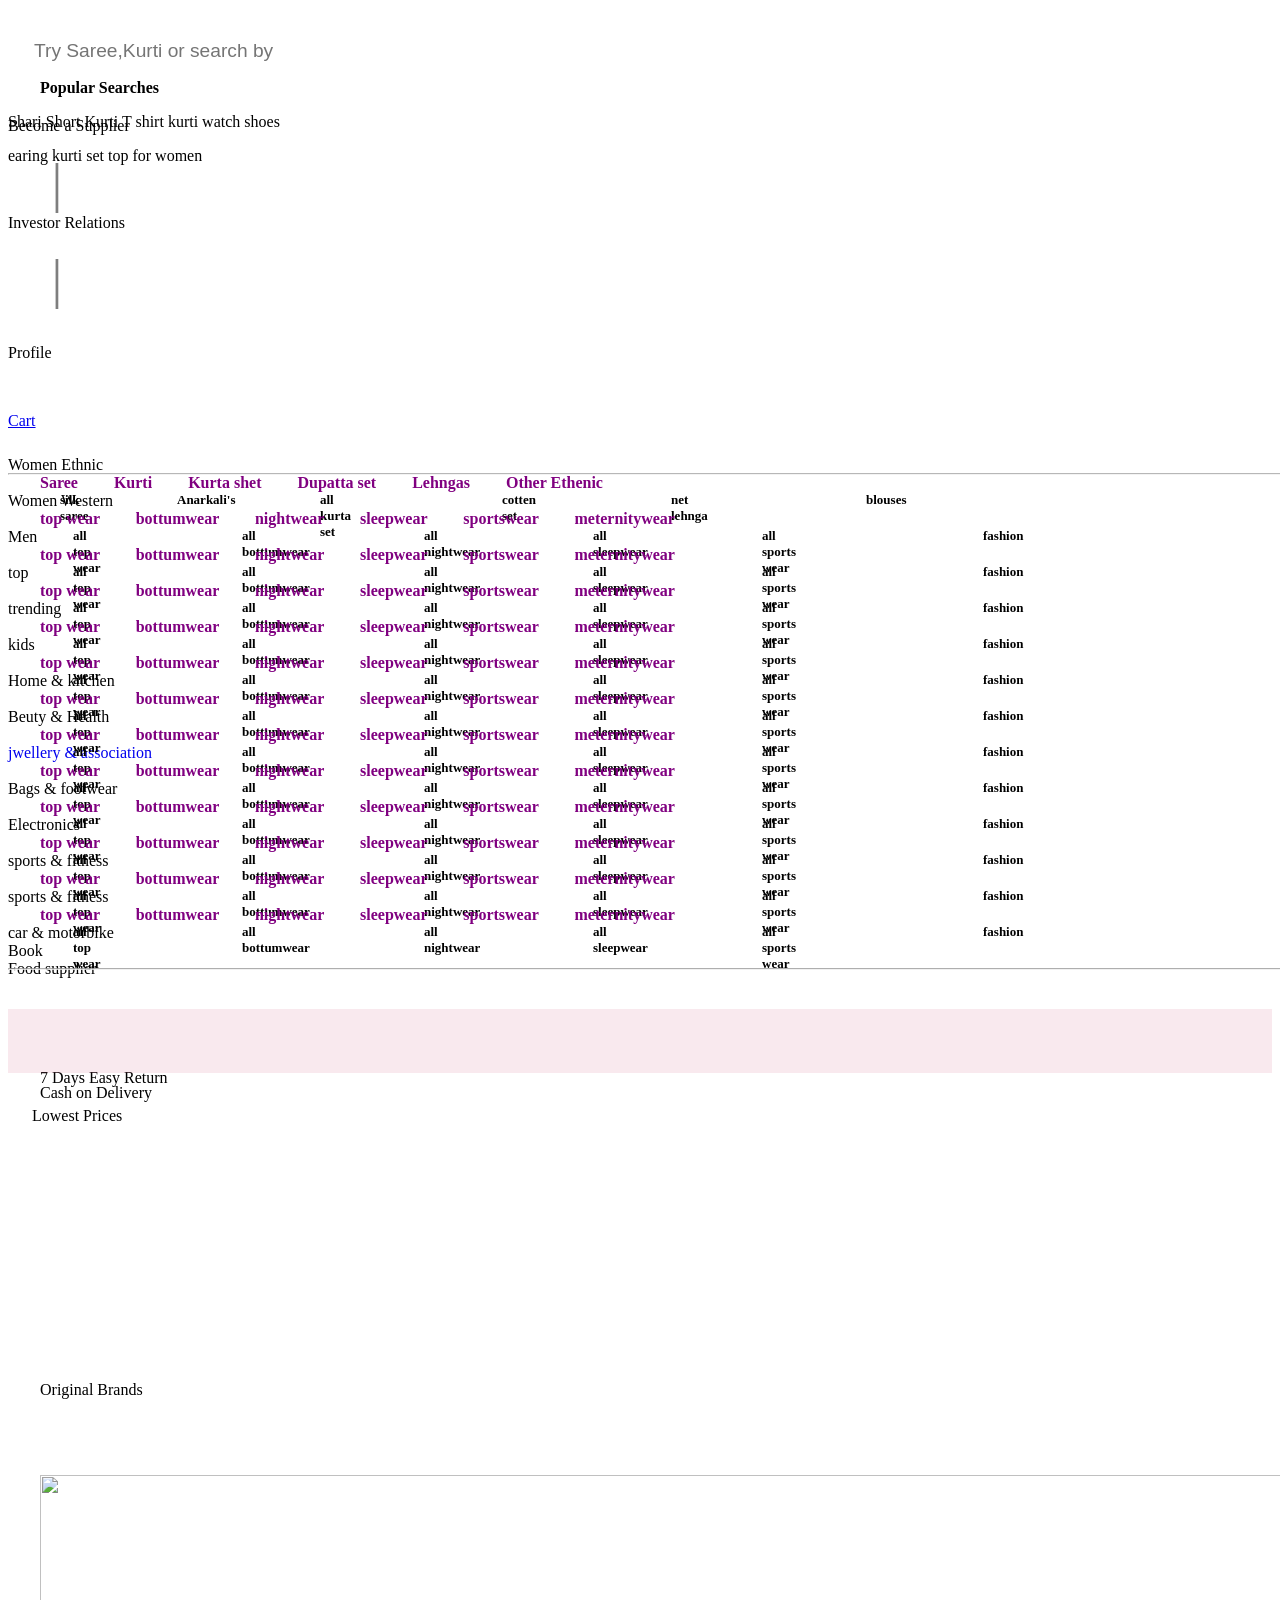
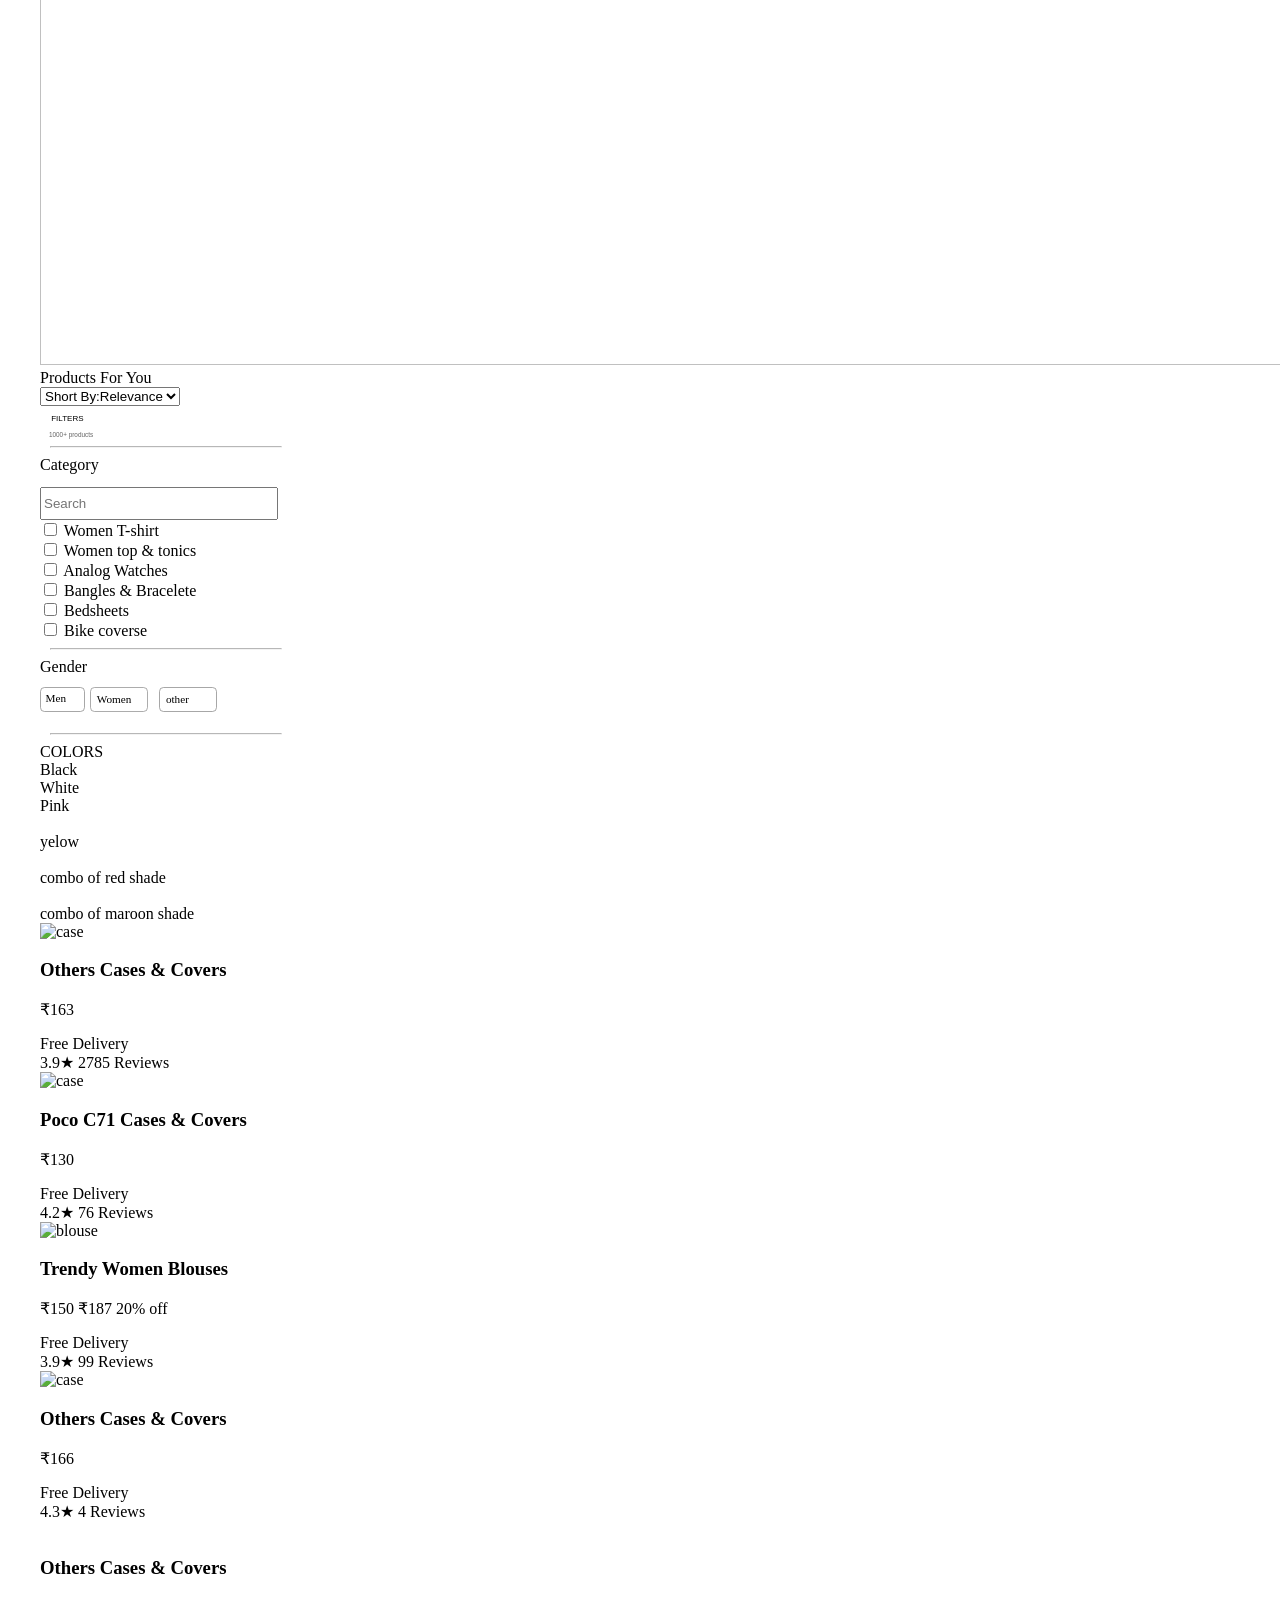
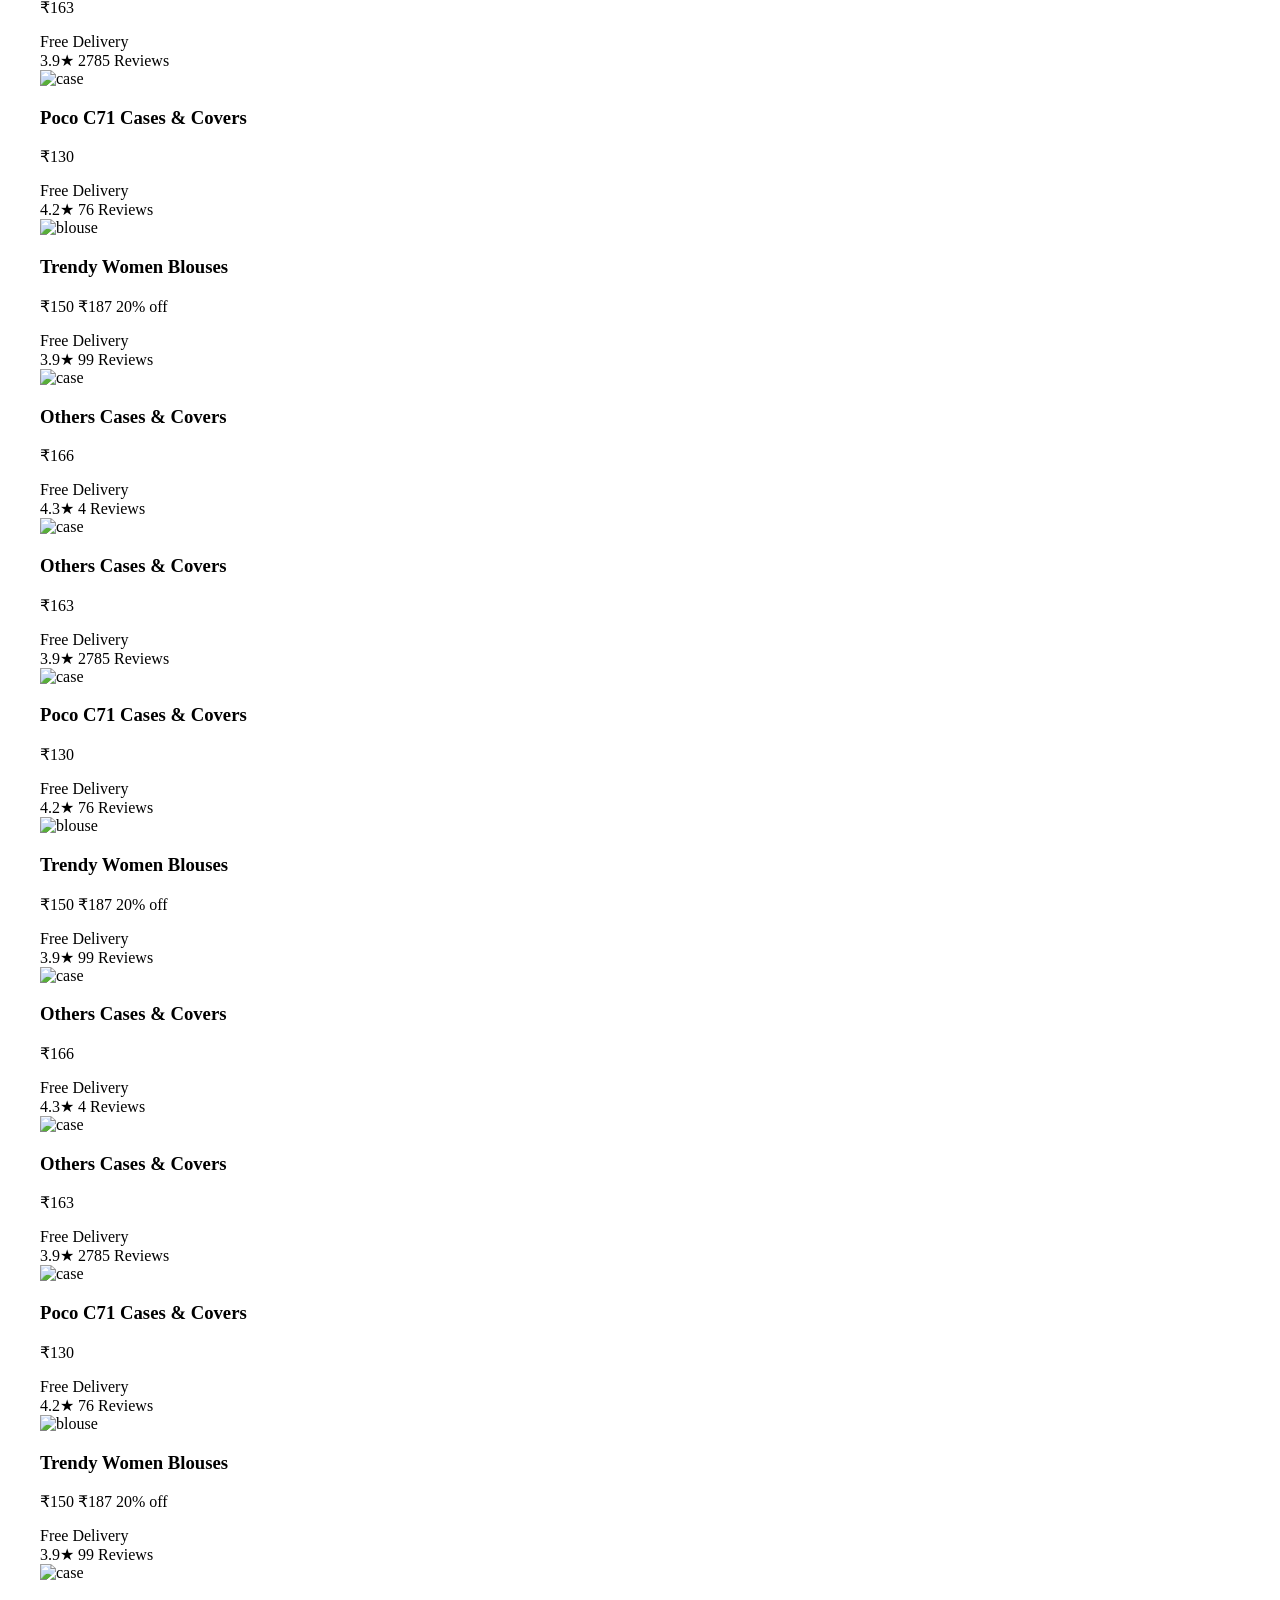
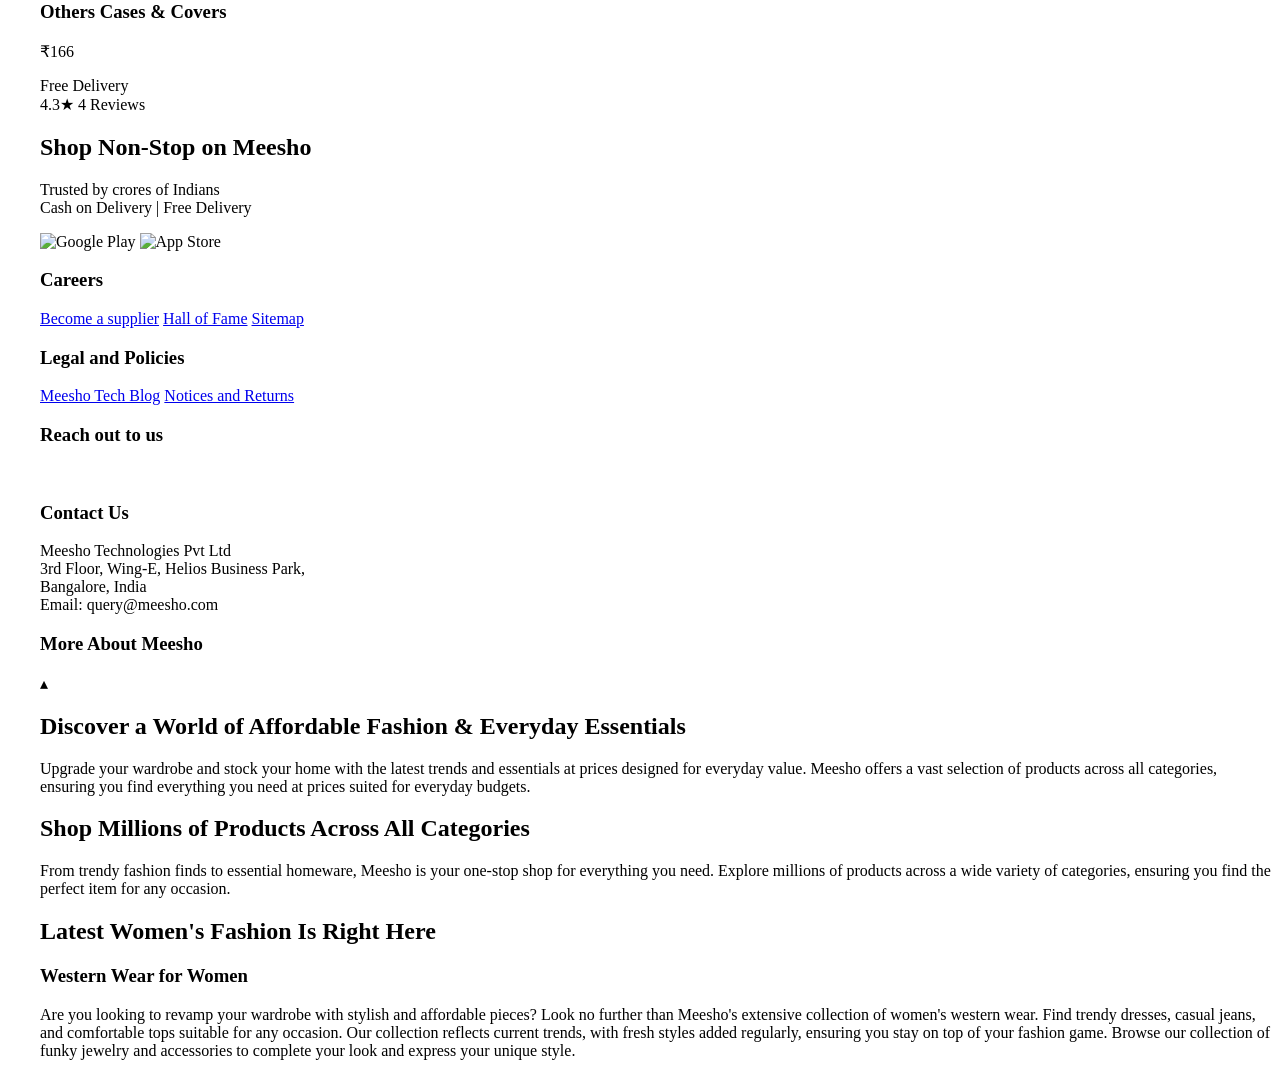
==== meesho_clone/meesho.html @ 9e9348b9 "re edit" ====
<!DOCTYPE html>
<html lang="en">
<head>
    <meta charset="UTF-8">
    <meta name="viewport" content="width=device-width, initial-scale=1.0">
    <title>Document</title>
    <link rel="stylesheet" href="meesho.css">
</head>
<body>
    <div class="container">
        
        <div class="line1" >
         <div class="e1"><img src="https://www.meesho.com/assets/svgicons/meeshoLogo.svg" alt="" height="40em" style="margin-top: 1.7em;"></div>
            <div class="e2" id="dropdown"><img src="searchlogo.jpg" alt="" height="29em" style="position: relative;top: 0.5em;opacity: 0.7;">
            <input style="border: none;font-size: larger;margin-left: 20px;" type="text"  placeholder="Try Saree,Kurti or search by product code">
            <div class="dropdown_element">
            <div style="position: relative;top: 1em;left: 2em; font-weight: bold;">Popular Searches</div>
            <div style="position: relative;top: 2em;">
            <Span  >Shari</Span>
            <Span>Short Kurti</Span>
            <Span>T shirt</Span>
            <Span>kurti</Span>
            <Span>watch</Span>
            <Span>shoes</Span>
            </div>
            <div style="position: relative;top: 3em;">
                <span>earing</span>
                <span>kurti set</span>
                <span>top for women</span>
            </div>
        </div>
            </div>
        
            <div class="e3">Become a Supplier</div>
            <div style="font-size:3.4em; opacity: 0.5;margin-left: 0.8em;margin-top: 0.3em;">|</div>
            <div class="e4">Investor Relations</div>
             <div style="font-size:3.4em; opacity: 0.5;margin-left: 0.8em;margin-top: 0.3em;">|</div>
            <div class="e5"><img src="./newprofile.png" alt="" height="30em" style="position: relative;top: -1em;"><p id="e5">Profile</p></div>
            <div class="e6"><a href="meesho_cart.html"><img src="./Cart.png" alt="" height="30em"><p id="e6">Cart</p></a></div>
       </div>
       
    </div><hr style="position: relative;top: 1.7em; width: 100vw;opacity: 0.7;">
      
    
    <div class="line2">
      
<div class="cat">Women Ethnic
    <div class="cat1">
        <strong style="margin-top: 1em;margin-left: 2em;color: purple;position: relative;">Saree
            <div style="color: black;font-size: small;position: absolute;margin-left: 4em;"> silk saree </div>
            <!-- <div></div> -->
        </strong>
        <!-- <strong style="margin-top: 1em;margin-left: 2em;color: purple;">Set</strong> -->
        <strong style="margin-top: 1em;margin-left: 2em;color: purple;position: relative;">Kurti
            <div style="color: black;font-size: small;position: absolute;margin-left: 13em;">Anarkali's</div>
        </strong>
        <strong style="margin-top: 1em;margin-left: 2em;color: purple;position: relative;">Kurta shet
            <div style="color: black;font-size: small;position: absolute;margin-left: 24em;">all kurta set</div>
        </strong>
        <strong style="margin-top: 1em;margin-left: 2em;color: purple;position: relative;">Dupatta set
            <div style="color: black;font-size: small;position: absolute;margin-left: 38em;">cotten set</div>
        </strong>
        
        <strong style="margin-top: 1em;margin-left: 2em;color: purple;position: relative;">Lehngas 
            <div style="color: black;font-size: small;position: absolute;margin-left: 51em;">net lehnga</div>
        </strong>
        <strong style="margin-top: 1em;margin-left: 2em;color: purple;position: relative;">Other Ethenic 
             <div style="color: black;font-size: small;position: absolute;margin-left: 66em;"> blouses </div>
        </strong>
    </div>
</div>
<div class="cat">Women Western
    <div class="cat2">
        <strong style="margin-top: 1em;margin-left: 2em;color: purple;position: relative;">top wear
             <div style="color: black;font-size: small;position: absolute;margin-left: 5em;"> all top wear </div>
        </strong>
        <strong style="margin-top: 1em;margin-left: 2em;color: purple;position: relative;">bottumwear
             <div style="color: black;font-size: small;position: absolute;margin-left: 18em;"> all bottumwear </div>
        </strong>
        <strong style="margin-top: 1em;margin-left: 2em;color: purple;position: relative;">nightwear
             <div style="color: black;font-size: small;position: absolute;margin-left: 32em;"> all nightwear</div>
        </strong>
        <strong style="margin-top: 1em;margin-left: 2em;color: purple;position: relative;">sleepwear
             <div style="color: black;font-size: small;position: absolute;margin-left: 45em;"> all sleepwear  </div>
        </strong>
        <strong style="margin-top: 1em;margin-left: 2em;color: purple;position: relative;">sportswear
             <div style="color: black;font-size: small;position: absolute; margin-left: 58em;"> all sports wear </div>
        </strong>
        <strong style="margin-top: 1em;margin-left: 2em;color: purple;position: relative;">meternitywear
             <div style="color: black;font-size: small;position: absolute;margin-left: 75em;"> fashion </div>
        </strong>
    </div>
</div>
<div class="cat">Men
    <div class="cat3">
        <strong style="margin-top: 1em;margin-left: 2em;color: purple;position: relative;">top wear
             <div style="color: black;font-size: small;position: absolute;margin-left: 5em;"> all top wear </div>
        </strong>
        <strong style="margin-top: 1em;margin-left: 2em;color: purple;position: relative;">bottumwear
             <div style="color: black;font-size: small;position: absolute;margin-left: 18em;"> all bottumwear </div>
        </strong>
        <strong style="margin-top: 1em;margin-left: 2em;color: purple;position: relative;">nightwear
             <div style="color: black;font-size: small;position: absolute;margin-left: 32em;"> all nightwear</div>
        </strong>
        <strong style="margin-top: 1em;margin-left: 2em;color: purple;position: relative;">sleepwear
             <div style="color: black;font-size: small;position: absolute;margin-left: 45em;"> all sleepwear  </div>
        </strong>
        <strong style="margin-top: 1em;margin-left: 2em;color: purple;position: relative;">sportswear
             <div style="color: black;font-size: small;position: absolute; margin-left: 58em;"> all sports wear </div>
        </strong>
        <strong style="margin-top: 1em;margin-left: 2em;color: purple;position: relative;">meternitywear
             <div style="color: black;font-size: small;position: absolute;margin-left: 75em;"> fashion </div>
        </strong>
    </div>
</div>
<div class="cat">top
    <div class="cat2">
        <strong style="margin-top: 1em;margin-left: 2em;color: purple;position: relative;">top wear
             <div style="color: black;font-size: small;position: absolute;margin-left: 5em;"> all top wear </div>
        </strong>
        <strong style="margin-top: 1em;margin-left: 2em;color: purple;position: relative;">bottumwear
             <div style="color: black;font-size: small;position: absolute;margin-left: 18em;"> all bottumwear </div>
        </strong>
        <strong style="margin-top: 1em;margin-left: 2em;color: purple;position: relative;">nightwear
             <div style="color: black;font-size: small;position: absolute;margin-left: 32em;"> all nightwear</div>
        </strong>
        <strong style="margin-top: 1em;margin-left: 2em;color: purple;position: relative;">sleepwear
             <div style="color: black;font-size: small;position: absolute;margin-left: 45em;"> all sleepwear  </div>
        </strong>
        <strong style="margin-top: 1em;margin-left: 2em;color: purple;position: relative;">sportswear
             <div style="color: black;font-size: small;position: absolute; margin-left: 58em;"> all sports wear </div>
        </strong>
        <strong style="margin-top: 1em;margin-left: 2em;color: purple;position: relative;">meternitywear
             <div style="color: black;font-size: small;position: absolute;margin-left: 75em;"> fashion </div>
        </strong>
    </div>
</div>
<div class="cat">trending
    <div class="cat2">
        <strong style="margin-top: 1em;margin-left: 2em;color: purple;position: relative;">top wear
             <div style="color: black;font-size: small;position: absolute;margin-left: 5em;"> all top wear </div>
        </strong>
        <strong style="margin-top: 1em;margin-left: 2em;color: purple;position: relative;">bottumwear
             <div style="color: black;font-size: small;position: absolute;margin-left: 18em;"> all bottumwear </div>
        </strong>
        <strong style="margin-top: 1em;margin-left: 2em;color: purple;position: relative;">nightwear
             <div style="color: black;font-size: small;position: absolute;margin-left: 32em;"> all nightwear</div>
        </strong>
        <strong style="margin-top: 1em;margin-left: 2em;color: purple;position: relative;">sleepwear
             <div style="color: black;font-size: small;position: absolute;margin-left: 45em;"> all sleepwear  </div>
        </strong>
        <strong style="margin-top: 1em;margin-left: 2em;color: purple;position: relative;">sportswear
             <div style="color: black;font-size: small;position: absolute; margin-left: 58em;"> all sports wear </div>
        </strong>
        <strong style="margin-top: 1em;margin-left: 2em;color: purple;position: relative;">meternitywear
             <div style="color: black;font-size: small;position: absolute;margin-left: 75em;"> fashion </div>
        </strong>
    </div>
</div>
<div class="cat">kids
    <div class="cat2">
        <strong style="margin-top: 1em;margin-left: 2em;color: purple;position: relative;">top wear
             <div style="color: black;font-size: small;position: absolute;margin-left: 5em;"> all top wear </div>
        </strong>
        <strong style="margin-top: 1em;margin-left: 2em;color: purple;position: relative;">bottumwear
             <div style="color: black;font-size: small;position: absolute;margin-left: 18em;"> all bottumwear </div>
        </strong>
        <strong style="margin-top: 1em;margin-left: 2em;color: purple;position: relative;">nightwear
             <div style="color: black;font-size: small;position: absolute;margin-left: 32em;"> all nightwear</div>
        </strong>
        <strong style="margin-top: 1em;margin-left: 2em;color: purple;position: relative;">sleepwear
             <div style="color: black;font-size: small;position: absolute;margin-left: 45em;"> all sleepwear  </div>
        </strong>
        <strong style="margin-top: 1em;margin-left: 2em;color: purple;position: relative;">sportswear
             <div style="color: black;font-size: small;position: absolute; margin-left: 58em;"> all sports wear </div>
        </strong>
        <strong style="margin-top: 1em;margin-left: 2em;color: purple;position: relative;">meternitywear
             <div style="color: black;font-size: small;position: absolute;margin-left: 75em;"> fashion </div>
        </strong>
    </div>
</div>
<div class="cat">Home & kitchen
    <div class="cat2">
        <strong style="margin-top: 1em;margin-left: 2em;color: purple;position: relative;">top wear
             <div style="color: black;font-size: small;position: absolute;margin-left: 5em;"> all top wear </div>
        </strong>
        <strong style="margin-top: 1em;margin-left: 2em;color: purple;position: relative;">bottumwear
             <div style="color: black;font-size: small;position: absolute;margin-left: 18em;"> all bottumwear </div>
        </strong>
        <strong style="margin-top: 1em;margin-left: 2em;color: purple;position: relative;">nightwear
             <div style="color: black;font-size: small;position: absolute;margin-left: 32em;"> all nightwear</div>
        </strong>
        <strong style="margin-top: 1em;margin-left: 2em;color: purple;position: relative;">sleepwear
             <div style="color: black;font-size: small;position: absolute;margin-left: 45em;"> all sleepwear  </div>
        </strong>
        <strong style="margin-top: 1em;margin-left: 2em;color: purple;position: relative;">sportswear
             <div style="color: black;font-size: small;position: absolute; margin-left: 58em;"> all sports wear </div>
        </strong>
        <strong style="margin-top: 1em;margin-left: 2em;color: purple;position: relative;">meternitywear
             <div style="color: black;font-size: small;position: absolute;margin-left: 75em;"> fashion </div>
        </strong>
    </div>
</div>
<div class="cat">Beuty & Health
    <div class="cat2">
        <strong style="margin-top: 1em;margin-left: 2em;color: purple;position: relative;">top wear
             <div style="color: black;font-size: small;position: absolute;margin-left: 5em;"> all top wear </div>
        </strong>
        <strong style="margin-top: 1em;margin-left: 2em;color: purple;position: relative;">bottumwear
             <div style="color: black;font-size: small;position: absolute;margin-left: 18em;"> all bottumwear </div>
        </strong>
        <strong style="margin-top: 1em;margin-left: 2em;color: purple;position: relative;">nightwear
             <div style="color: black;font-size: small;position: absolute;margin-left: 32em;"> all nightwear</div>
        </strong>
        <strong style="margin-top: 1em;margin-left: 2em;color: purple;position: relative;">sleepwear
             <div style="color: black;font-size: small;position: absolute;margin-left: 45em;"> all sleepwear  </div>
        </strong>
        <strong style="margin-top: 1em;margin-left: 2em;color: purple;position: relative;">sportswear
             <div style="color: black;font-size: small;position: absolute; margin-left: 58em;"> all sports wear </div>
        </strong>
        <strong style="margin-top: 1em;margin-left: 2em;color: purple;position: relative;">meternitywear
             <div style="color: black;font-size: small;position: absolute;margin-left: 75em;"> fashion </div>
        </strong>
    </div>
</div>
<div class="cat"><a href="./jewellery.html" style="text-decoration: none;">jwellery & association</a>
    <div class="cat2">
        <strong style="margin-top: 1em;margin-left: 2em;color: purple;position: relative;">top wear
             <div style="color: black;font-size: small;position: absolute;margin-left: 5em;"> all top wear </div>
        </strong>
        <strong style="margin-top: 1em;margin-left: 2em;color: purple;position: relative;">bottumwear
             <div style="color: black;font-size: small;position: absolute;margin-left: 18em;"> all bottumwear </div>
        </strong>
        <strong style="margin-top: 1em;margin-left: 2em;color: purple;position: relative;">nightwear
             <div style="color: black;font-size: small;position: absolute;margin-left: 32em;"> all nightwear</div>
        </strong>
        <strong style="margin-top: 1em;margin-left: 2em;color: purple;position: relative;">sleepwear
             <div style="color: black;font-size: small;position: absolute;margin-left: 45em;"> all sleepwear  </div>
        </strong>
        <strong style="margin-top: 1em;margin-left: 2em;color: purple;position: relative;">sportswear
             <div style="color: black;font-size: small;position: absolute; margin-left: 58em;"> all sports wear </div>
        </strong>
        <strong style="margin-top: 1em;margin-left: 2em;color: purple;position: relative;">meternitywear
             <div style="color: black;font-size: small;position: absolute;margin-left: 75em;"> fashion </div>
        </strong>
    </div>
</div>
<div class="cat">Bags & footwear
    <div class="cat2">
        <strong style="margin-top: 1em;margin-left: 2em;color: purple;position: relative;">top wear
             <div style="color: black;font-size: small;position: absolute;margin-left: 5em;"> all top wear </div>
        </strong>
        <strong style="margin-top: 1em;margin-left: 2em;color: purple;position: relative;">bottumwear
             <div style="color: black;font-size: small;position: absolute;margin-left: 18em;"> all bottumwear </div>
        </strong>
        <strong style="margin-top: 1em;margin-left: 2em;color: purple;position: relative;">nightwear
             <div style="color: black;font-size: small;position: absolute;margin-left: 32em;"> all nightwear</div>
        </strong>
        <strong style="margin-top: 1em;margin-left: 2em;color: purple;position: relative;">sleepwear
             <div style="color: black;font-size: small;position: absolute;margin-left: 45em;"> all sleepwear  </div>
        </strong>
        <strong style="margin-top: 1em;margin-left: 2em;color: purple;position: relative;">sportswear
             <div style="color: black;font-size: small;position: absolute; margin-left: 58em;"> all sports wear </div>
        </strong>
        <strong style="margin-top: 1em;margin-left: 2em;color: purple;position: relative;">meternitywear
             <div style="color: black;font-size: small;position: absolute;margin-left: 75em;"> fashion </div>
        </strong> </div>
</div>
<div class="cat">Electronics 
    <div class="cat2">
        <strong style="margin-top: 1em;margin-left: 2em;color: purple;position: relative;">top wear
             <div style="color: black;font-size: small;position: absolute;margin-left: 5em;"> all top wear </div>
        </strong>
        <strong style="margin-top: 1em;margin-left: 2em;color: purple;position: relative;">bottumwear
             <div style="color: black;font-size: small;position: absolute;margin-left: 18em;"> all bottumwear </div>
        </strong>
        <strong style="margin-top: 1em;margin-left: 2em;color: purple;position: relative;">nightwear
             <div style="color: black;font-size: small;position: absolute;margin-left: 32em;"> all nightwear</div>
        </strong>
        <strong style="margin-top: 1em;margin-left: 2em;color: purple;position: relative;">sleepwear
             <div style="color: black;font-size: small;position: absolute;margin-left: 45em;"> all sleepwear  </div>
        </strong>
        <strong style="margin-top: 1em;margin-left: 2em;color: purple;position: relative;">sportswear
             <div style="color: black;font-size: small;position: absolute; margin-left: 58em;"> all sports wear </div>
        </strong>
        <strong style="margin-top: 1em;margin-left: 2em;color: purple;position: relative;">meternitywear
             <div style="color: black;font-size: small;position: absolute;margin-left: 75em;"> fashion </div>
        </strong>
    </div>
</div>
<div class="cat">sports & fitness
    <div class="cat2">
        <strong style="margin-top: 1em;margin-left: 2em;color: purple;position: relative;">top wear
             <div style="color: black;font-size: small;position: absolute;margin-left: 5em;"> all top wear </div>
        </strong>
        <strong style="margin-top: 1em;margin-left: 2em;color: purple;position: relative;">bottumwear
             <div style="color: black;font-size: small;position: absolute;margin-left: 18em;"> all bottumwear </div>
        </strong>
        <strong style="margin-top: 1em;margin-left: 2em;color: purple;position: relative;">nightwear
             <div style="color: black;font-size: small;position: absolute;margin-left: 32em;"> all nightwear</div>
        </strong>
        <strong style="margin-top: 1em;margin-left: 2em;color: purple;position: relative;">sleepwear
             <div style="color: black;font-size: small;position: absolute;margin-left: 45em;"> all sleepwear  </div>
        </strong>
        <strong style="margin-top: 1em;margin-left: 2em;color: purple;position: relative;">sportswear
             <div style="color: black;font-size: small;position: absolute; margin-left: 58em;"> all sports wear </div>
        </strong>
        <strong style="margin-top: 1em;margin-left: 2em;color: purple;position: relative;">meternitywear
             <div style="color: black;font-size: small;position: absolute;margin-left: 75em;"> fashion </div>
        </strong>
    </div>
</div>
<div class="cat">sports & fitness
    <div class="cat2">
<strong style="margin-top: 1em;margin-left: 2em;color: purple;position: relative;">top wear
             <div style="color: black;font-size: small;position: absolute;margin-left: 5em;"> all top wear </div>
        </strong>
        <strong style="margin-top: 1em;margin-left: 2em;color: purple;position: relative;">bottumwear
             <div style="color: black;font-size: small;position: absolute;margin-left: 18em;"> all bottumwear </div>
        </strong>
        <strong style="margin-top: 1em;margin-left: 2em;color: purple;position: relative;">nightwear
             <div style="color: black;font-size: small;position: absolute;margin-left: 32em;"> all nightwear</div>
        </strong>
        <strong style="margin-top: 1em;margin-left: 2em;color: purple;position: relative;">sleepwear
             <div style="color: black;font-size: small;position: absolute;margin-left: 45em;"> all sleepwear  </div>
        </strong>
        <strong style="margin-top: 1em;margin-left: 2em;color: purple;position: relative;">sportswear
             <div style="color: black;font-size: small;position: absolute; margin-left: 58em;"> all sports wear </div>
        </strong>
        <strong style="margin-top: 1em;margin-left: 2em;color: purple;position: relative;">meternitywear
             <div style="color: black;font-size: small;position: absolute;margin-left: 75em;"> fashion </div>
        </strong>
    </div>
</div>
<div class="cat">car & motorbike</div>
<div class="cat">Book</div>
<div class="cat">Food supplier</div>
    </div>
        </div><hr style="position: relative;top: -1.1em; width: 100vw;opacity: 0.8;">
        <div class="line3"><img src="https://images.meesho.com/images/marketing/1760553615790.webp" alt="" style="width: 100vw; margin-top: -2em;"></div>
  
  <div style="background-color: rgba(216, 112, 147, 0.154);height: 4em;position: relative;top: -0.3em;"></div>
        <div class="line4">
            <div class="element">
                <div class="e1"><img src="./e1.svg" alt="" height="40em" style="margin-top: 1em;"><div style="margin-left: 2em;margin-top: -1.8em;">7 Days Easy Return</div></div>
                <div class="e1"><img src="./e2.svg" alt="" height="50em" style="position: relative;left: -1em;top: 0.8em;"><div style="margin-left: 2em;margin-top: -1.3em;">Cash on Delivery</div></div>
                <div class="e1"><img src="./e3.svg" alt="" height="40em" style="position: relative;top: 1em;left: -1em;"><div style="margin-left: 1.5em;margin-top: -0.8em;">Lowest Prices</div></div>
            </div>
        </div>

        <div class="line5">
          <div class="photo">
               <img src="https://images.meesho.com/images/marketing/1744634654837.webp" alt="">
          </div>
          <div class="photo">
               <img src="https://images.meesho.com/images/marketing/1744634725496.webp" alt="">
          </div>
          <div class="photo">
               <img src="https://images.meesho.com/images/marketing/1744634780426.webp" alt="">
          </div>
          <div class="photo">
               <img src="https://images.meesho.com/images/marketing/1744634814643.webp" alt="">
          </div>
          <div class="photo"><img src="https://images.meesho.com/images/marketing/1744634835018.webp" alt=""></div>
          <div class="photo">
               <img src="https://images.meesho.com/images/marketing/1744634871107.webp" alt="">
          </div>
          <div class="photo">
               <img src="https://images.meesho.com/images/marketing/1744634909968.webp" alt="">
          </div>
          <div class="photo">
               <img src="https://images.meesho.com/images/marketing/1744634937295.webp" alt="">
          </div>
          
        </div>
<div class="line6"><img src="https://images.meesho.com/images/marketing/1744698265981.webp" alt="" style="width: 100vw;margin-top: 1.5em;">
<div class="sidephoto" style="display: flex;gap: 1em;margin-left: 65em;margin-top:-36em ;">
     <div class="row1">
          <div class="sp"><img src="https://images.meesho.com/images/marketing/1744722796811.webp" alt=""></div>
          <div class="sp"><img src="https://images.meesho.com/images/marketing/1744635113661.webp" alt=""></div>
     </div>
     <div class="row1">
          <div class="sp"><img src="https://images.meesho.com/images/marketing/1744635139351.webp" alt=""></div>
          <div class="sp"><img src="https://images.meesho.com/images/marketing/1744635189897.webp" alt=""></div>
     </div>
</div>
</div> 
<div class="line7" style="margin-left: 2em;margin-top: 7em;">Original Brands<img src="https://tse2.mm.bing.net/th/id/OIP.ybU7oB-Se6IXrDcMZPQ8uAHaHa?pid=ImgDet&w=184&h=184&c=7&dpr=1.3&o=7&rm=3" alt="" height="48em" style="position: relative;top: 0.3em;">
     <!-- <p style="color: purple;margin-left: 89em;margin-top: -2.6em;font-size: medium;" class="viewall">VIEW ALL ></p> -->
<div id="line7">
     <img src="https://images.meesho.com/images/marketing/1744635542873.webp" alt="" height="340em">
     <img src="https://images.meesho.com/images/marketing/1744635521751.webp" alt="" height="340em">
     <img src="https://images.meesho.com/images/marketing/1744635497001.webp" alt="" height="340em">
     <img src="https://images.meesho.com/images/marketing/1744635464683.webp" alt="" height="340em">
     <img src="https://images.meesho.com/images/marketing/1744635432891.webp" alt="" height="340em">
     <img src="https://images.meesho.com/images/marketing/1744635402151.webp" alt="" height="340em">
     <img src="https://images.meesho.com/images/marketing/1744635614888.webp" alt="" height="340em">
     <img src="https://images.meesho.com/images/marketing/1744635646070.webp" alt="" height="340em">
     <img src="rightarrow.png" alt="" height="50em" style="border: 1px solid rgb(233, 226, 226);border-radius: 50%;margin-top: 3em;margin-left: -20.5em;background-color: antiquewhite;">
</div>

<div class="line8">
<marquee behavior="alternate" direction="left">
     <div style="display: flex;flex-direction: row;gap: 1em;">
     <div id="line8"> <img src="./mamaearthn.webp" alt="" height="80em" style="border-radius: 0.2em;"></div>
     
     <div id="line8"><img src="https://images.meesho.com/images/marketing/1743159363205.webp" alt="" height="80em" style="border-radius: 0.2em;"></div>
     <div id="line8"><img src="https://images.meesho.com/images/marketing/1743159377598.webp" alt="" height="80em" style="border-radius: 0.2em;"></div>
     <div id="line8"> <img src="https://images.meesho.com/images/marketing/1743159393231.webp" alt="" height="80em" style="border-radius: 0.2em;"></div>
     <div id="line8"><img src="https://images.meesho.com/images/marketing/1743159415385.webp" alt="" height="80em" style="border-radius: 0.2em;"></div>
     <div id="line8"><img src="https://images.meesho.com/images/marketing/1744636558884.webp" alt="" height="80em" style="border-radius: 0.2em;"></div>
     <div id="line8"><img src="https://images.meesho.com/images/marketing/1744636599446.webp" alt="" height="40em" style="border-radius: 0.2em;"></div>
     <div id="line8"><img src="https://images.meesho.com/images/marketing/1743159302944.webp" alt="" height="80em" style="border-radius: 0.2em;"></div>
</div>
</marquee>
</div>

<div class="line9">
     <img src="./Screenshot 2025-10-26 091737.png" alt="" height="490em" style="width: 100vw;">
</div>

<div class="line10">Products For You</div>

<div class="line11">
     <div class="left11">

<select id="relevance" name="relevance">
     <option value="Relevance" style="background-color:rgba(255, 192, 203, 0.483);"> Short By:Relevance</option>
     <option value="Relevance">Relevance</option>
     <option value="New Arrivel">New Arrivel</option>
     <option value="price">price (high to low)</option>
     <option value="Ratings">Ratings</option>
</select>

<div class="secondrow">
     <p style="font-size: 0.5em;font-family:Arial, Helvetica, sans-serif;margin-left: 1.4em;margin-top: 0.9em;">FILTERS</p>
     <p style="opacity: 0.6;font-size: 0.4em;font-family: Arial, Helvetica, sans-serif;margin-left: 1.4em;margin-top: 0.6em;">1000+ products</p><hr style="opacity: 0.7;margin-top: 0.5em;width: 18vw;margin-left:0.6em;">

     
     <div class="dropdown2">Category <img src="https://cdn-icons-png.flaticon.com/128/7996/7996254.png" alt="" height="25em" style="margin-left: 11.7em;position: absolute;">
<div class="dropdown_element2">
     <input type="text" placeholder="Search" style="height: 2em;width: 18vw;margin-top: 1em;">
     <div>
     <input type="checkbox" id="item1" name="item1" value="tshirt" >
     <label for="item1">Women T-shirt</label>
     </div>
     
     <div>
     <input type="checkbox" id="item2" name="item2" value="tonics" >
     <label for="item1">Women top & tonics</label>
     </div>

     <div>
     <input type="checkbox" id="item3" name="item3" value="Watches" >
     <label for="item3">Analog Watches</label>
     </div>
     <div>
     <input type="checkbox" id="item4" name="item4" value="bracelet" >
     <label for="item4">Bangles & Bracelete</label>
     </div>

     <div>
     <input type="checkbox" id="item5" name="item5" value="bracelet" >
     <label for="item5">Bedsheets</label>
     </div>
     <div>
     <input type="checkbox" id="item6" name="item6" value="bikecovers" >
     <label for="item6">Bike coverse</label>
     </div>

</div>
</div> <hr style="opacity: 0.7;margin-top: 0.5em;width: 18vw;margin-left:0.6em;">

<div class="dropdown3">Gender  <img src="https://cdn-icons-png.flaticon.com/128/7996/7996254.png" alt="" height="25em" style="margin-left: 8em;position: absolute;">
<div class="dropdown_element3">
     <div style="display: flex; gap:0.5em; font-size: 0.7em;">
<p style="border: 1px solid rgba(128, 128, 128, 0.689);border-radius: 0.4em;width: 3em;padding: 0.4em;">Men</p> 
<p style="border: 1px solid rgba(128, 128, 128, 0.652);border-radius: 0.4em;width: 4em;padding: 0.5em;">Women<p>  
     <p style="border: 1px solid rgba(128, 128, 128, 0.691);border-radius: 0.4em; width: 4em; padding: 0.5em;">other</p>
</div>
</div>
</div>
<hr style="opacity: 0.7;margin-top: 0.6em;width: 18vw;margin-left:0.6em;">

<div class="dropdown4">COLORS <img src="https://cdn-icons-png.flaticon.com/128/7996/7996254.png" alt="" height="25em" style="margin-left: 8.7em;position: absolute;">
<div class="dropdown_element4">
     <div>Black</div>
     <div>White</div>
     <div>Pink</div><br>
     <div>yelow</div><br>
     <div>combo of red shade</div><br>
     <div>combo of maroon shade</div>
</div>
</div>
</div>
     </div>

     <div class="right11">
          <div class="grid">
     <div class="card">
<div class="img-box">
<img src="https://images.meesho.com/images/products/495626488/dwbsp_512.avif?width=360" alt="case">
</div>
<h3>Others Cases & Covers</h3>
<p class="price">₹163</p>
<span class="tag">Free Delivery</span>
<div class="rating">
<span class="star">3.9★</span>
<span class="reviews">2785 Reviews</span>
</div>
</div>


<!-- Card 2 -->
<div class="card">
<div class="img-box">
<img src="https://images.meesho.com/images/products/584578661/0lybn_512.avif?width=360" alt="case">
</div>
<h3>Poco C71 Cases & Covers</h3>
<p class="price">₹130</p>
<span class="tag">Free Delivery</span>
<div class="rating">
<span class="star">4.2★</span>
<span class="reviews">76 Reviews</span>
</div>
</div>
<!-- Card 3 -->
<div class="card">
<div class="img-box">
<img src="https://images.meesho.com/images/products/468230204/7ndxl_512.avif?width=360" alt="blouse">
</div>
<h3>Trendy Women Blouses</h3>
<p class="price">₹150 <span class="cut">₹187</span> <span class="off">20% off</span></p>
<span class="tag">Free Delivery</span>
<div class="rating">
<span class="star">3.9★</span>
<span class="reviews">99 Reviews</span>
</div>
</div>


<!-- Card 4 -->
<div class="card">
<div class="img-box">
<img src="https://images.meesho.com/images/products/576096706/0xnpk_512.avif?width=360" alt="case">
</div>
<h3>Others Cases & Covers</h3>
<p class="price">₹166</p>
<span class="tag">Free Delivery</span>
<div class="rating">
<span class="star">4.3★</span>
<span class="reviews">4 Reviews</span>
</div>
</div>
</div>
          <div class="grid">
     <div class="card">
<div class="img-box">
<img src="https://images.meesho.com/images/products/495626488/dwbsp_512.avif?width=360" alt="" height="190em" style="margin-left: 1em;" alt="case">
</div>
<h3>Others Cases & Covers</h3>
<p class="price">₹163</p>
<span class="tag">Free Delivery</span>
<div class="rating">
<span class="star">3.9★</span>
<span class="reviews">2785 Reviews</span>
</div>
</div>


<!-- Card 2 -->
<div class="card">
<div class="img-box">
<img src="https://images.meesho.com/images/products/606177364/hjtgj_512.avif?width=360" alt="case">
</div>
<h3>Poco C71 Cases & Covers</h3>
<p class="price">₹130</p>
<span class="tag">Free Delivery</span>
<div class="rating">
<span class="star">4.2★</span>
<span class="reviews">76 Reviews</span>
</div>
</div>
<!-- Card 3 -->
<div class="card">
<div class="img-box">
<img src="https://images.meesho.com/images/products/431697159/popns_512.avif?width=360" alt="blouse">
</div>
<h3>Trendy Women Blouses</h3>
<p class="price">₹150 <span class="cut">₹187</span> <span class="off">20% off</span></p>
<span class="tag">Free Delivery</span>
<div class="rating">
<span class="star">3.9★</span>
<span class="reviews">99 Reviews</span>
</div>
</div>


<!-- Card 4 -->
<div class="card">
<div class="img-box">
<img src="https://images.meesho.com/images/products/591279119/zvk9f_512.avif?width=360" alt="case">
</div>
<h3>Others Cases & Covers</h3>
<p class="price">₹166</p>
<span class="tag">Free Delivery</span>
<div class="rating">
<span class="star">4.3★</span>
<span class="reviews">4 Reviews</span>
</div>
</div>
</div>
          <div class="grid">
     <div class="card">
<div class="img-box">
<img src="https://images.meesho.com/images/products/495626488/dwbsp_512.avif?width=360" alt="case">
</div>
<h3>Others Cases & Covers</h3>
<p class="price">₹163</p>
<span class="tag">Free Delivery</span>
<div class="rating">
<span class="star">3.9★</span>
<span class="reviews">2785 Reviews</span>
</div>
</div>


<!-- Card 2 -->
<div class="card">
<div class="img-box">
<img src="https://images.meesho.com/images/products/584578661/0lybn_512.avif?width=360" alt="case">
</div>
<h3>Poco C71 Cases & Covers</h3>
<p class="price">₹130</p>
<span class="tag">Free Delivery</span>
<div class="rating">
<span class="star">4.2★</span>
<span class="reviews">76 Reviews</span>
</div>
</div>
<!-- Card 3 -->
<div class="card">
<div class="img-box">
<img src="https://images.meesho.com/images/products/468230204/7ndxl_512.avif?width=360" alt="blouse">
</div>
<h3>Trendy Women Blouses</h3>
<p class="price">₹150 <span class="cut">₹187</span> <span class="off">20% off</span></p>
<span class="tag">Free Delivery</span>
<div class="rating">
<span class="star">3.9★</span>
<span class="reviews">99 Reviews</span>
</div>
</div>


<!-- Card 4 -->
<div class="card">
<div class="img-box">
<img src="https://images.meesho.com/images/products/576096706/0xnpk_512.avif?width=360" alt="case">
</div>
<h3>Others Cases & Covers</h3>
<p class="price">₹166</p>
<span class="tag">Free Delivery</span>
<div class="rating">
<span class="star">4.3★</span>
<span class="reviews">4 Reviews</span>
</div>
</div>
</div>
          <div class="grid">
     <div class="card">
<div class="img-box">
<img src="https://images.meesho.com/images/products/349226858/17scl_512.avif?width=360" alt="case">
</div>
<h3>Others Cases & Covers</h3>
<p class="price">₹163</p>
<span class="tag">Free Delivery</span>
<div class="rating">
<span class="star">3.9★</span>
<span class="reviews">2785 Reviews</span>
</div>
</div>


<!-- Card 2 -->
<div class="card">
<div class="img-box">
<img src="https://images.meesho.com/images/products/191005346/mocgn_512.avif?width=360" alt="case">
</div>
<h3>Poco C71 Cases & Covers</h3>
<p class="price">₹130</p>
<span class="tag">Free Delivery</span>
<div class="rating">
<span class="star">4.2★</span>
<span class="reviews">76 Reviews</span>
</div>
</div>
<!-- Card 3 -->
<div class="card">
<div class="img-box">
<img src="https://images.meesho.com/images/products/32962343/ir564_512.avif?width=360" alt="blouse">
</div>
<h3>Trendy Women Blouses</h3>
<p class="price">₹150 <span class="cut">₹187</span> <span class="off">20% off</span></p>
<span class="tag">Free Delivery</span>
<div class="rating">
<span class="star">3.9★</span>
<span class="reviews">99 Reviews</span>
</div>
</div>


<!-- Card 4 -->
<div class="card">
<div class="img-box">
<img src="https://images.meesho.com/images/products/430702251/kronx_512.avif?width=360" alt="case">
</div>
<h3>Others Cases & Covers</h3>
<p class="price">₹166</p>
<span class="tag">Free Delivery</span>
<div class="rating">
<span class="star">4.3★</span>
<span class="reviews">4 Reviews</span>
</div>
</div>
</div>


          
          
</div>
<div class="line=12">
     <footer class="footer">
  <div class="footer-section shop">
    <h2>Shop Non-Stop on Meesho</h2>
    <p>Trusted by crores of Indians<br>Cash on Delivery | Free Delivery</p>

    <div class="app-buttons">
      <img src="https://images.meesho.com/images/pow/playstore-icon-big_400.webp" alt="Google Play">
      <img src="" alt="App Store">
    </div>
  </div>

  <div class="footer-section">
    <h3>Careers</h3>
    <a href="#">Become a supplier</a>
    <a href="#">Hall of Fame</a>
    <a href="#">Sitemap</a>
  </div>

  <div class="footer-section">
    <h3>Legal and Policies</h3>
    <a href="#">Meesho Tech Blog</a>
    <a href="#">Notices and Returns</a>
  </div>

  <div class="footer-section">
    <h3>Reach out to us</h3>
    <div class="social-icons">
      <img src="fb.png" alt="">
      <img src="ig.png" alt="">
      <img src="yt.png" alt="">
      <img src="li.png" alt="">
      <img src="tw.png" alt="">
    </div>
  </div>

  <div class="footer-section contact">
    <h3>Contact Us</h3>
    <p>Meesho Technologies Pvt Ltd<br>
      3rd Floor, Wing-E, Helios Business Park,<br>
      Bangalore, India<br>
      Email: query@meesho.com</p>
  </div>
</footer>
</div>
<div class="line13">
 <div class="misho-info-container">
    <div class="misho-header">
        <h3 class="misho-title">More About Meesho</h3>
        <span class="misho-toggle">&#x25B4;</span> </div>

    <div class="misho-content">

        <h2 class="section-heading">Discover a World of Affordable Fashion & Everyday Essentials</h2>
        <p class="section-paragraph">
            Upgrade your wardrobe and stock your home with the latest trends and essentials at prices designed for everyday value. Meesho offers a vast selection of products across all categories, ensuring you find everything you need at prices suited for everyday budgets.
        </p>

        <h2 class="section-heading">Shop Millions of Products Across All Categories</h2>
        <p class="section-paragraph">
            From trendy fashion finds to essential homeware, Meesho is your one-stop shop for everything you need. Explore millions of products across a wide variety of categories, ensuring you find the perfect item for any occasion.
        </p>

        <h2 class="section-heading">Latest Women's Fashion Is Right Here</h2>

        <h3 class="subsection-heading">Western Wear for Women</h3>
        <p class="section-paragraph">
            Are you looking to revamp your wardrobe with stylish and affordable pieces? Look no further than Meesho's extensive collection of women's western wear. Find trendy dresses, casual jeans, and comfortable tops suitable for any occasion. Our collection reflects current trends, with fresh styles added regularly, ensuring you stay on top of your fashion game. Browse our collection of funky jewelry and accessories to complete your look and express your unique style.
        </p>
    </div>
    </div>
</div>
</div>

</body>
</html>
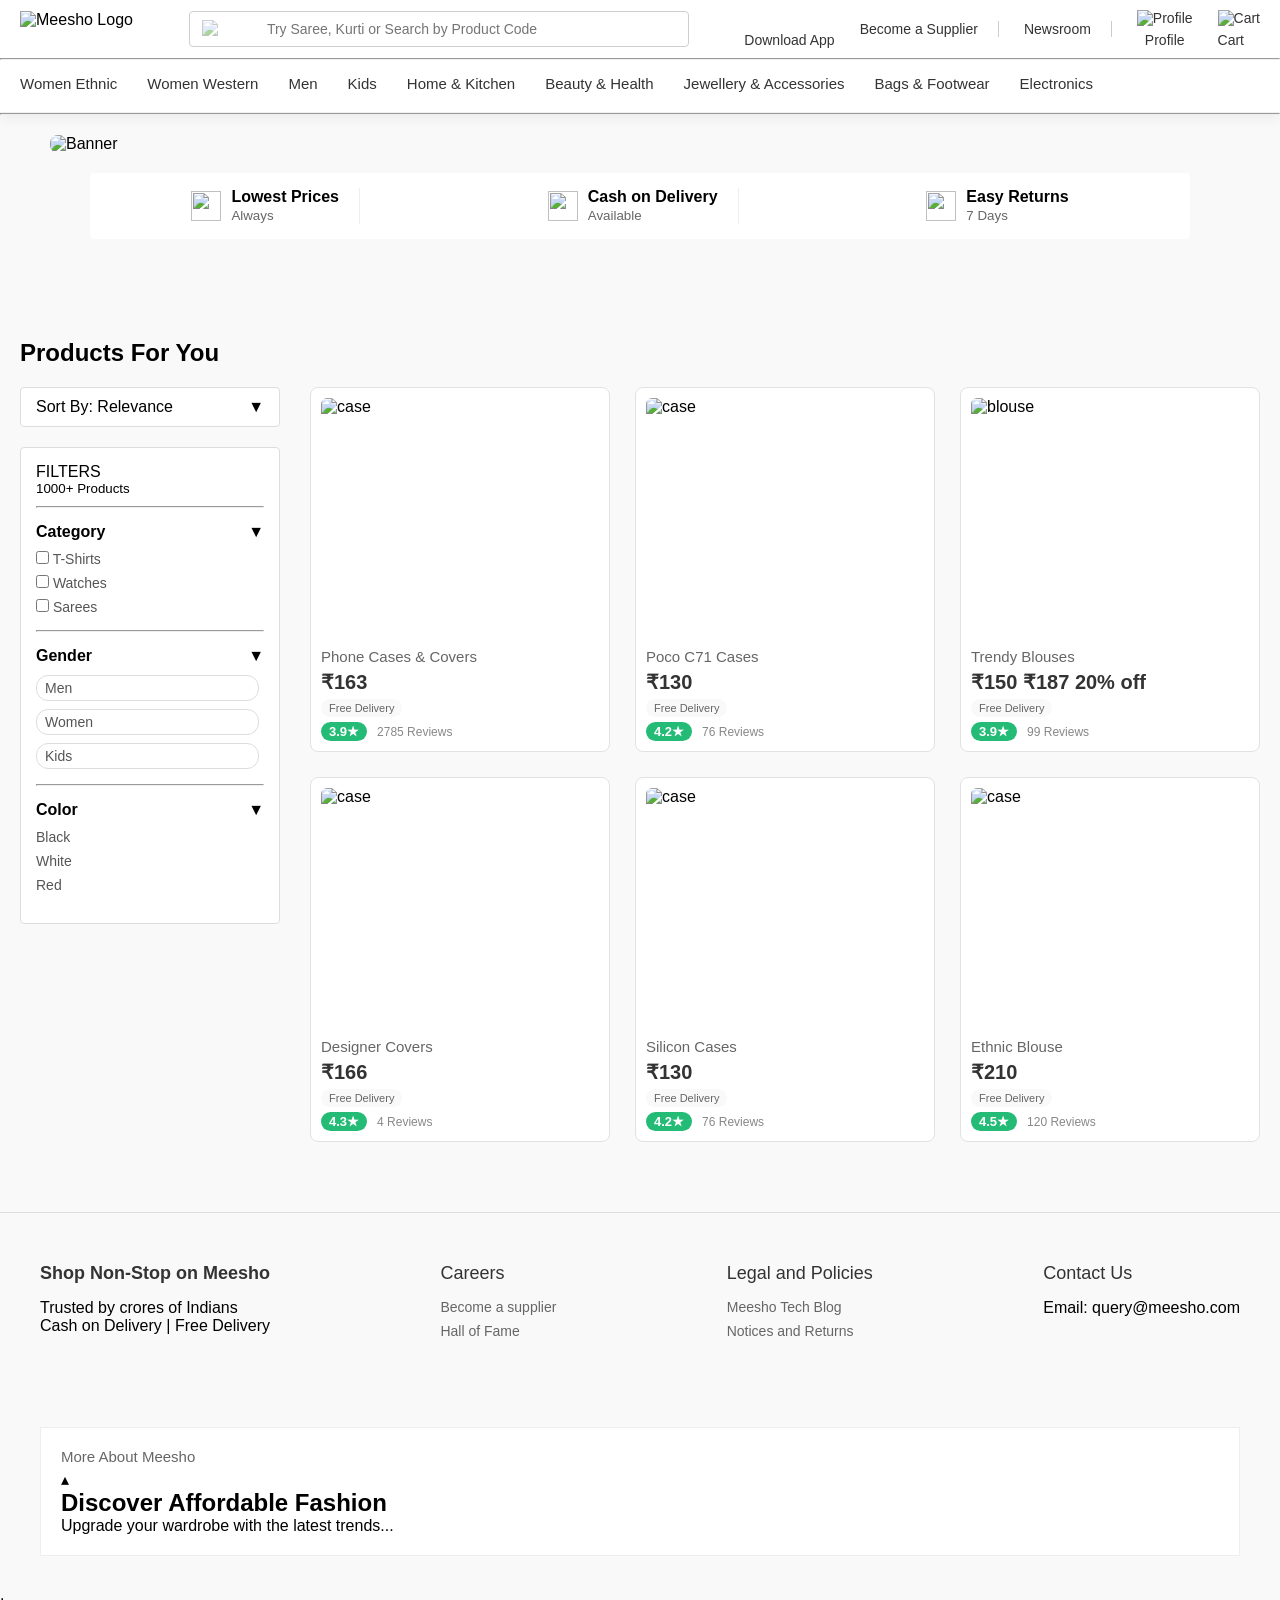
==== commit 1d22d330: "responsive website" ====
--- a/meesho_clone/meesho.html
+++ b/meesho_clone/meesho.html
@@ -3,805 +3,279 @@
 <head>
     <meta charset="UTF-8">
     <meta name="viewport" content="width=device-width, initial-scale=1.0">
-    <title>Document</title>
+    <title>Meesho Clone</title>
     <link rel="stylesheet" href="meesho.css">
 </head>
 <body>
-    <div class="container">
+    
+    <header class="header-container">
+        <div class="header-top">
+            <div class="logo">
+                <img src="https://www.meesho.com/assets/svgicons/meeshoLogo.svg" alt="Meesho Logo">
+            </div>
+            
+            <div class="search-bar-container" id="dropdown">
+                <div class="search-input-box">
+                    <img src="https://cdn-icons-png.flaticon.com/512/54/54481.png" alt="search" class="search-icon">
+                    <input type="text" placeholder="Try Saree, Kurti or Search by Product Code">
+                </div>
+                
+                <div class="dropdown_element">
+                    <div class="pop-search-title">Popular Searches</div>
+                    <div class="pop-tags">
+                        <span>Saree</span><span>Kurti</span><span>T-shirt</span>
+                        <span>Top</span><span>Watch</span><span>Shoes</span>
+                    </div>
+                </div>
+            </div>
+
+            <div class="header-links">
+                <div class="link-item download-app">
+                    <img src="https://images.meesho.com/images/pow/playstore-icon-big.png" alt="" style="height: 20px; display:inline-block; vertical-align:middle"> 
+                    <span>Download App</span>
+                </div>
+                <div class="link-item border-right">Become a Supplier</div>
+                <div class="link-item border-right">Newsroom</div>
+                <div class="link-item profile">
+                    <img src="https://cdn-icons-png.flaticon.com/512/1077/1077114.png" alt="Profile">
+                    <p>Profile</p>
+                </div>
+                <div class="link-item cart">
+                    <a href="meesho_cart.html">
+                        <img src="https://cdn-icons-png.flaticon.com/512/1170/1170678.png" alt="Cart">
+                        <p>Cart</p>
+                    </a>
+                </div>
+            </div>
+        </div>
+        <hr>
         
-        <div class="line1" >
-         <div class="e1"><img src="https://www.meesho.com/assets/svgicons/meeshoLogo.svg" alt="" height="40em" style="margin-top: 1.7em;"></div>
-            <div class="e2" id="dropdown"><img src="searchlogo.jpg" alt="" height="29em" style="position: relative;top: 0.5em;opacity: 0.7;">
-            <input style="border: none;font-size: larger;margin-left: 20px;" type="text"  placeholder="Try Saree,Kurti or search by product code">
-            <div class="dropdown_element">
-            <div style="position: relative;top: 1em;left: 2em; font-weight: bold;">Popular Searches</div>
-            <div style="position: relative;top: 2em;">
-            <Span  >Shari</Span>
-            <Span>Short Kurti</Span>
-            <Span>T shirt</Span>
-            <Span>kurti</Span>
-            <Span>watch</Span>
-            <Span>shoes</Span>
-            </div>
-            <div style="position: relative;top: 3em;">
-                <span>earing</span>
-                <span>kurti set</span>
-                <span>top for women</span>
-            </div>
-        </div>
-            </div>
+        <nav class="nav-bar">
+            <div class="nav-scroll">
+                <div class="cat">Women Ethnic
+                    <div class="mega-menu">
+                        <div class="col">
+                            <strong>Saree</strong>
+                            <p>Silk Saree</p>
+                            <p>Cotton Saree</p>
+                        </div>
+                        <div class="col">
+                            <strong>Kurtis</strong>
+                            <p>Anarkali</p>
+                            <p>Rayon</p>
+                        </div>
+                    </div>
+                </div>
+                <div class="cat">Women Western</div>
+                <div class="cat">Men</div>
+                <div class="cat">Kids</div>
+                <div class="cat">Home & Kitchen</div>
+                <div class="cat">Beauty & Health</div>
+                <div class="cat">Jewellery & Accessories</div>
+                <div class="cat">Bags & Footwear</div>
+                <div class="cat">Electronics</div>
+            </div>
+        </nav>
+        <hr>
+    </header>
+
+    <div class="main-banner">
+        <img src="https://images.meesho.com/images/marketing/1760553615790.webp" alt="Banner">
+    </div>
+
+    <div class="value-props">
+        <div class="prop-item">
+            <img src="https://images.meesho.com/images/pow/trust_1.svg" alt="">
+            <div><span>Lowest Prices</span><br><small>Always</small></div>
+        </div>
+        <div class="prop-item">
+            <img src="https://images.meesho.com/images/pow/cod_1.svg" alt="">
+            <div><span>Cash on Delivery</span><br><small>Available</small></div>
+        </div>
+        <div class="prop-item">
+            <img src="https://images.meesho.com/images/pow/easy_returns_1.svg" alt="">
+            <div><span>Easy Returns</span><br><small>7 Days</small></div>
+        </div>
+    </div>
+
+    <div class="marketing-grid">
+        <div class="photo"><img src="https://images.meesho.com/images/marketing/1744634654837.webp" alt=""></div>
+        <div class="photo"><img src="https://images.meesho.com/images/marketing/1744634725496.webp" alt=""></div>
+        <div class="photo"><img src="https://images.meesho.com/images/marketing/1744634780426.webp" alt=""></div>
+        <div class="photo"><img src="https://images.meesho.com/images/marketing/1744634814643.webp" alt=""></div>
+        <div class="photo"><img src="https://images.meesho.com/images/marketing/1744634835018.webp" alt=""></div>
+        <div class="photo"><img src="https://images.meesho.com/images/marketing/1744634871107.webp" alt=""></div>
+    </div>
+
+    <div class="sale-banner">
+        <img src="https://images.meesho.com/images/marketing/1744698265981.webp" alt="">
+    </div>
+
+    <div class="product-container-wrapper">
+        <div class="section-title">Products For You</div>
         
-            <div class="e3">Become a Supplier</div>
-            <div style="font-size:3.4em; opacity: 0.5;margin-left: 0.8em;margin-top: 0.3em;">|</div>
-            <div class="e4">Investor Relations</div>
-             <div style="font-size:3.4em; opacity: 0.5;margin-left: 0.8em;margin-top: 0.3em;">|</div>
-            <div class="e5"><img src="./newprofile.png" alt="" height="30em" style="position: relative;top: -1em;"><p id="e5">Profile</p></div>
-            <div class="e6"><a href="meesho_cart.html"><img src="./Cart.png" alt="" height="30em"><p id="e6">Cart</p></a></div>
-       </div>
-       
-    </div><hr style="position: relative;top: 1.7em; width: 100vw;opacity: 0.7;">
-      
-    
-    <div class="line2">
-      
-<div class="cat">Women Ethnic
-    <div class="cat1">
-        <strong style="margin-top: 1em;margin-left: 2em;color: purple;position: relative;">Saree
-            <div style="color: black;font-size: small;position: absolute;margin-left: 4em;"> silk saree </div>
-            <!-- <div></div> -->
-        </strong>
-        <!-- <strong style="margin-top: 1em;margin-left: 2em;color: purple;">Set</strong> -->
-        <strong style="margin-top: 1em;margin-left: 2em;color: purple;position: relative;">Kurti
-            <div style="color: black;font-size: small;position: absolute;margin-left: 13em;">Anarkali's</div>
-        </strong>
-        <strong style="margin-top: 1em;margin-left: 2em;color: purple;position: relative;">Kurta shet
-            <div style="color: black;font-size: small;position: absolute;margin-left: 24em;">all kurta set</div>
-        </strong>
-        <strong style="margin-top: 1em;margin-left: 2em;color: purple;position: relative;">Dupatta set
-            <div style="color: black;font-size: small;position: absolute;margin-left: 38em;">cotten set</div>
-        </strong>
-        
-        <strong style="margin-top: 1em;margin-left: 2em;color: purple;position: relative;">Lehngas 
-            <div style="color: black;font-size: small;position: absolute;margin-left: 51em;">net lehnga</div>
-        </strong>
-        <strong style="margin-top: 1em;margin-left: 2em;color: purple;position: relative;">Other Ethenic 
-             <div style="color: black;font-size: small;position: absolute;margin-left: 66em;"> blouses </div>
-        </strong>
-    </div>
-</div>
-<div class="cat">Women Western
-    <div class="cat2">
-        <strong style="margin-top: 1em;margin-left: 2em;color: purple;position: relative;">top wear
-             <div style="color: black;font-size: small;position: absolute;margin-left: 5em;"> all top wear </div>
-        </strong>
-        <strong style="margin-top: 1em;margin-left: 2em;color: purple;position: relative;">bottumwear
-             <div style="color: black;font-size: small;position: absolute;margin-left: 18em;"> all bottumwear </div>
-        </strong>
-        <strong style="margin-top: 1em;margin-left: 2em;color: purple;position: relative;">nightwear
-             <div style="color: black;font-size: small;position: absolute;margin-left: 32em;"> all nightwear</div>
-        </strong>
-        <strong style="margin-top: 1em;margin-left: 2em;color: purple;position: relative;">sleepwear
-             <div style="color: black;font-size: small;position: absolute;margin-left: 45em;"> all sleepwear  </div>
-        </strong>
-        <strong style="margin-top: 1em;margin-left: 2em;color: purple;position: relative;">sportswear
-             <div style="color: black;font-size: small;position: absolute; margin-left: 58em;"> all sports wear </div>
-        </strong>
-        <strong style="margin-top: 1em;margin-left: 2em;color: purple;position: relative;">meternitywear
-             <div style="color: black;font-size: small;position: absolute;margin-left: 75em;"> fashion </div>
-        </strong>
-    </div>
-</div>
-<div class="cat">Men
-    <div class="cat3">
-        <strong style="margin-top: 1em;margin-left: 2em;color: purple;position: relative;">top wear
-             <div style="color: black;font-size: small;position: absolute;margin-left: 5em;"> all top wear </div>
-        </strong>
-        <strong style="margin-top: 1em;margin-left: 2em;color: purple;position: relative;">bottumwear
-             <div style="color: black;font-size: small;position: absolute;margin-left: 18em;"> all bottumwear </div>
-        </strong>
-        <strong style="margin-top: 1em;margin-left: 2em;color: purple;position: relative;">nightwear
-             <div style="color: black;font-size: small;position: absolute;margin-left: 32em;"> all nightwear</div>
-        </strong>
-        <strong style="margin-top: 1em;margin-left: 2em;color: purple;position: relative;">sleepwear
-             <div style="color: black;font-size: small;position: absolute;margin-left: 45em;"> all sleepwear  </div>
-        </strong>
-        <strong style="margin-top: 1em;margin-left: 2em;color: purple;position: relative;">sportswear
-             <div style="color: black;font-size: small;position: absolute; margin-left: 58em;"> all sports wear </div>
-        </strong>
-        <strong style="margin-top: 1em;margin-left: 2em;color: purple;position: relative;">meternitywear
-             <div style="color: black;font-size: small;position: absolute;margin-left: 75em;"> fashion </div>
-        </strong>
-    </div>
-</div>
-<div class="cat">top
-    <div class="cat2">
-        <strong style="margin-top: 1em;margin-left: 2em;color: purple;position: relative;">top wear
-             <div style="color: black;font-size: small;position: absolute;margin-left: 5em;"> all top wear </div>
-        </strong>
-        <strong style="margin-top: 1em;margin-left: 2em;color: purple;position: relative;">bottumwear
-             <div style="color: black;font-size: small;position: absolute;margin-left: 18em;"> all bottumwear </div>
-        </strong>
-        <strong style="margin-top: 1em;margin-left: 2em;color: purple;position: relative;">nightwear
-             <div style="color: black;font-size: small;position: absolute;margin-left: 32em;"> all nightwear</div>
-        </strong>
-        <strong style="margin-top: 1em;margin-left: 2em;color: purple;position: relative;">sleepwear
-             <div style="color: black;font-size: small;position: absolute;margin-left: 45em;"> all sleepwear  </div>
-        </strong>
-        <strong style="margin-top: 1em;margin-left: 2em;color: purple;position: relative;">sportswear
-             <div style="color: black;font-size: small;position: absolute; margin-left: 58em;"> all sports wear </div>
-        </strong>
-        <strong style="margin-top: 1em;margin-left: 2em;color: purple;position: relative;">meternitywear
-             <div style="color: black;font-size: small;position: absolute;margin-left: 75em;"> fashion </div>
-        </strong>
-    </div>
-</div>
-<div class="cat">trending
-    <div class="cat2">
-        <strong style="margin-top: 1em;margin-left: 2em;color: purple;position: relative;">top wear
-             <div style="color: black;font-size: small;position: absolute;margin-left: 5em;"> all top wear </div>
-        </strong>
-        <strong style="margin-top: 1em;margin-left: 2em;color: purple;position: relative;">bottumwear
-             <div style="color: black;font-size: small;position: absolute;margin-left: 18em;"> all bottumwear </div>
-        </strong>
-        <strong style="margin-top: 1em;margin-left: 2em;color: purple;position: relative;">nightwear
-             <div style="color: black;font-size: small;position: absolute;margin-left: 32em;"> all nightwear</div>
-        </strong>
-        <strong style="margin-top: 1em;margin-left: 2em;color: purple;position: relative;">sleepwear
-             <div style="color: black;font-size: small;position: absolute;margin-left: 45em;"> all sleepwear  </div>
-        </strong>
-        <strong style="margin-top: 1em;margin-left: 2em;color: purple;position: relative;">sportswear
-             <div style="color: black;font-size: small;position: absolute; margin-left: 58em;"> all sports wear </div>
-        </strong>
-        <strong style="margin-top: 1em;margin-left: 2em;color: purple;position: relative;">meternitywear
-             <div style="color: black;font-size: small;position: absolute;margin-left: 75em;"> fashion </div>
-        </strong>
-    </div>
-</div>
-<div class="cat">kids
-    <div class="cat2">
-        <strong style="margin-top: 1em;margin-left: 2em;color: purple;position: relative;">top wear
-             <div style="color: black;font-size: small;position: absolute;margin-left: 5em;"> all top wear </div>
-        </strong>
-        <strong style="margin-top: 1em;margin-left: 2em;color: purple;position: relative;">bottumwear
-             <div style="color: black;font-size: small;position: absolute;margin-left: 18em;"> all bottumwear </div>
-        </strong>
-        <strong style="margin-top: 1em;margin-left: 2em;color: purple;position: relative;">nightwear
-             <div style="color: black;font-size: small;position: absolute;margin-left: 32em;"> all nightwear</div>
-        </strong>
-        <strong style="margin-top: 1em;margin-left: 2em;color: purple;position: relative;">sleepwear
-             <div style="color: black;font-size: small;position: absolute;margin-left: 45em;"> all sleepwear  </div>
-        </strong>
-        <strong style="margin-top: 1em;margin-left: 2em;color: purple;position: relative;">sportswear
-             <div style="color: black;font-size: small;position: absolute; margin-left: 58em;"> all sports wear </div>
-        </strong>
-        <strong style="margin-top: 1em;margin-left: 2em;color: purple;position: relative;">meternitywear
-             <div style="color: black;font-size: small;position: absolute;margin-left: 75em;"> fashion </div>
-        </strong>
-    </div>
-</div>
-<div class="cat">Home & kitchen
-    <div class="cat2">
-        <strong style="margin-top: 1em;margin-left: 2em;color: purple;position: relative;">top wear
-             <div style="color: black;font-size: small;position: absolute;margin-left: 5em;"> all top wear </div>
-        </strong>
-        <strong style="margin-top: 1em;margin-left: 2em;color: purple;position: relative;">bottumwear
-             <div style="color: black;font-size: small;position: absolute;margin-left: 18em;"> all bottumwear </div>
-        </strong>
-        <strong style="margin-top: 1em;margin-left: 2em;color: purple;position: relative;">nightwear
-             <div style="color: black;font-size: small;position: absolute;margin-left: 32em;"> all nightwear</div>
-        </strong>
-        <strong style="margin-top: 1em;margin-left: 2em;color: purple;position: relative;">sleepwear
-             <div style="color: black;font-size: small;position: absolute;margin-left: 45em;"> all sleepwear  </div>
-        </strong>
-        <strong style="margin-top: 1em;margin-left: 2em;color: purple;position: relative;">sportswear
-             <div style="color: black;font-size: small;position: absolute; margin-left: 58em;"> all sports wear </div>
-        </strong>
-        <strong style="margin-top: 1em;margin-left: 2em;color: purple;position: relative;">meternitywear
-             <div style="color: black;font-size: small;position: absolute;margin-left: 75em;"> fashion </div>
-        </strong>
-    </div>
-</div>
-<div class="cat">Beuty & Health
-    <div class="cat2">
-        <strong style="margin-top: 1em;margin-left: 2em;color: purple;position: relative;">top wear
-             <div style="color: black;font-size: small;position: absolute;margin-left: 5em;"> all top wear </div>
-        </strong>
-        <strong style="margin-top: 1em;margin-left: 2em;color: purple;position: relative;">bottumwear
-             <div style="color: black;font-size: small;position: absolute;margin-left: 18em;"> all bottumwear </div>
-        </strong>
-        <strong style="margin-top: 1em;margin-left: 2em;color: purple;position: relative;">nightwear
-             <div style="color: black;font-size: small;position: absolute;margin-left: 32em;"> all nightwear</div>
-        </strong>
-        <strong style="margin-top: 1em;margin-left: 2em;color: purple;position: relative;">sleepwear
-             <div style="color: black;font-size: small;position: absolute;margin-left: 45em;"> all sleepwear  </div>
-        </strong>
-        <strong style="margin-top: 1em;margin-left: 2em;color: purple;position: relative;">sportswear
-             <div style="color: black;font-size: small;position: absolute; margin-left: 58em;"> all sports wear </div>
-        </strong>
-        <strong style="margin-top: 1em;margin-left: 2em;color: purple;position: relative;">meternitywear
-             <div style="color: black;font-size: small;position: absolute;margin-left: 75em;"> fashion </div>
-        </strong>
-    </div>
-</div>
-<div class="cat"><a href="./jewellery.html" style="text-decoration: none;">jwellery & association</a>
-    <div class="cat2">
-        <strong style="margin-top: 1em;margin-left: 2em;color: purple;position: relative;">top wear
-             <div style="color: black;font-size: small;position: absolute;margin-left: 5em;"> all top wear </div>
-        </strong>
-        <strong style="margin-top: 1em;margin-left: 2em;color: purple;position: relative;">bottumwear
-             <div style="color: black;font-size: small;position: absolute;margin-left: 18em;"> all bottumwear </div>
-        </strong>
-        <strong style="margin-top: 1em;margin-left: 2em;color: purple;position: relative;">nightwear
-             <div style="color: black;font-size: small;position: absolute;margin-left: 32em;"> all nightwear</div>
-        </strong>
-        <strong style="margin-top: 1em;margin-left: 2em;color: purple;position: relative;">sleepwear
-             <div style="color: black;font-size: small;position: absolute;margin-left: 45em;"> all sleepwear  </div>
-        </strong>
-        <strong style="margin-top: 1em;margin-left: 2em;color: purple;position: relative;">sportswear
-             <div style="color: black;font-size: small;position: absolute; margin-left: 58em;"> all sports wear </div>
-        </strong>
-        <strong style="margin-top: 1em;margin-left: 2em;color: purple;position: relative;">meternitywear
-             <div style="color: black;font-size: small;position: absolute;margin-left: 75em;"> fashion </div>
-        </strong>
-    </div>
-</div>
-<div class="cat">Bags & footwear
-    <div class="cat2">
-        <strong style="margin-top: 1em;margin-left: 2em;color: purple;position: relative;">top wear
-             <div style="color: black;font-size: small;position: absolute;margin-left: 5em;"> all top wear </div>
-        </strong>
-        <strong style="margin-top: 1em;margin-left: 2em;color: purple;position: relative;">bottumwear
-             <div style="color: black;font-size: small;position: absolute;margin-left: 18em;"> all bottumwear </div>
-        </strong>
-        <strong style="margin-top: 1em;margin-left: 2em;color: purple;position: relative;">nightwear
-             <div style="color: black;font-size: small;position: absolute;margin-left: 32em;"> all nightwear</div>
-        </strong>
-        <strong style="margin-top: 1em;margin-left: 2em;color: purple;position: relative;">sleepwear
-             <div style="color: black;font-size: small;position: absolute;margin-left: 45em;"> all sleepwear  </div>
-        </strong>
-        <strong style="margin-top: 1em;margin-left: 2em;color: purple;position: relative;">sportswear
-             <div style="color: black;font-size: small;position: absolute; margin-left: 58em;"> all sports wear </div>
-        </strong>
-        <strong style="margin-top: 1em;margin-left: 2em;color: purple;position: relative;">meternitywear
-             <div style="color: black;font-size: small;position: absolute;margin-left: 75em;"> fashion </div>
-        </strong> </div>
-</div>
-<div class="cat">Electronics 
-    <div class="cat2">
-        <strong style="margin-top: 1em;margin-left: 2em;color: purple;position: relative;">top wear
-             <div style="color: black;font-size: small;position: absolute;margin-left: 5em;"> all top wear </div>
-        </strong>
-        <strong style="margin-top: 1em;margin-left: 2em;color: purple;position: relative;">bottumwear
-             <div style="color: black;font-size: small;position: absolute;margin-left: 18em;"> all bottumwear </div>
-        </strong>
-        <strong style="margin-top: 1em;margin-left: 2em;color: purple;position: relative;">nightwear
-             <div style="color: black;font-size: small;position: absolute;margin-left: 32em;"> all nightwear</div>
-        </strong>
-        <strong style="margin-top: 1em;margin-left: 2em;color: purple;position: relative;">sleepwear
-             <div style="color: black;font-size: small;position: absolute;margin-left: 45em;"> all sleepwear  </div>
-        </strong>
-        <strong style="margin-top: 1em;margin-left: 2em;color: purple;position: relative;">sportswear
-             <div style="color: black;font-size: small;position: absolute; margin-left: 58em;"> all sports wear </div>
-        </strong>
-        <strong style="margin-top: 1em;margin-left: 2em;color: purple;position: relative;">meternitywear
-             <div style="color: black;font-size: small;position: absolute;margin-left: 75em;"> fashion </div>
-        </strong>
-    </div>
-</div>
-<div class="cat">sports & fitness
-    <div class="cat2">
-        <strong style="margin-top: 1em;margin-left: 2em;color: purple;position: relative;">top wear
-             <div style="color: black;font-size: small;position: absolute;margin-left: 5em;"> all top wear </div>
-        </strong>
-        <strong style="margin-top: 1em;margin-left: 2em;color: purple;position: relative;">bottumwear
-             <div style="color: black;font-size: small;position: absolute;margin-left: 18em;"> all bottumwear </div>
-        </strong>
-        <strong style="margin-top: 1em;margin-left: 2em;color: purple;position: relative;">nightwear
-             <div style="color: black;font-size: small;position: absolute;margin-left: 32em;"> all nightwear</div>
-        </strong>
-        <strong style="margin-top: 1em;margin-left: 2em;color: purple;position: relative;">sleepwear
-             <div style="color: black;font-size: small;position: absolute;margin-left: 45em;"> all sleepwear  </div>
-        </strong>
-        <strong style="margin-top: 1em;margin-left: 2em;color: purple;position: relative;">sportswear
-             <div style="color: black;font-size: small;position: absolute; margin-left: 58em;"> all sports wear </div>
-        </strong>
-        <strong style="margin-top: 1em;margin-left: 2em;color: purple;position: relative;">meternitywear
-             <div style="color: black;font-size: small;position: absolute;margin-left: 75em;"> fashion </div>
-        </strong>
-    </div>
-</div>
-<div class="cat">sports & fitness
-    <div class="cat2">
-<strong style="margin-top: 1em;margin-left: 2em;color: purple;position: relative;">top wear
-             <div style="color: black;font-size: small;position: absolute;margin-left: 5em;"> all top wear </div>
-        </strong>
-        <strong style="margin-top: 1em;margin-left: 2em;color: purple;position: relative;">bottumwear
-             <div style="color: black;font-size: small;position: absolute;margin-left: 18em;"> all bottumwear </div>
-        </strong>
-        <strong style="margin-top: 1em;margin-left: 2em;color: purple;position: relative;">nightwear
-             <div style="color: black;font-size: small;position: absolute;margin-left: 32em;"> all nightwear</div>
-        </strong>
-        <strong style="margin-top: 1em;margin-left: 2em;color: purple;position: relative;">sleepwear
-             <div style="color: black;font-size: small;position: absolute;margin-left: 45em;"> all sleepwear  </div>
-        </strong>
-        <strong style="margin-top: 1em;margin-left: 2em;color: purple;position: relative;">sportswear
-             <div style="color: black;font-size: small;position: absolute; margin-left: 58em;"> all sports wear </div>
-        </strong>
-        <strong style="margin-top: 1em;margin-left: 2em;color: purple;position: relative;">meternitywear
-             <div style="color: black;font-size: small;position: absolute;margin-left: 75em;"> fashion </div>
-        </strong>
-    </div>
-</div>
-<div class="cat">car & motorbike</div>
-<div class="cat">Book</div>
-<div class="cat">Food supplier</div>
-    </div>
-        </div><hr style="position: relative;top: -1.1em; width: 100vw;opacity: 0.8;">
-        <div class="line3"><img src="https://images.meesho.com/images/marketing/1760553615790.webp" alt="" style="width: 100vw; margin-top: -2em;"></div>
-  
-  <div style="background-color: rgba(216, 112, 147, 0.154);height: 4em;position: relative;top: -0.3em;"></div>
-        <div class="line4">
-            <div class="element">
-                <div class="e1"><img src="./e1.svg" alt="" height="40em" style="margin-top: 1em;"><div style="margin-left: 2em;margin-top: -1.8em;">7 Days Easy Return</div></div>
-                <div class="e1"><img src="./e2.svg" alt="" height="50em" style="position: relative;left: -1em;top: 0.8em;"><div style="margin-left: 2em;margin-top: -1.3em;">Cash on Delivery</div></div>
-                <div class="e1"><img src="./e3.svg" alt="" height="40em" style="position: relative;top: 1em;left: -1em;"><div style="margin-left: 1.5em;margin-top: -0.8em;">Lowest Prices</div></div>
-            </div>
-        </div>
-
-        <div class="line5">
-          <div class="photo">
-               <img src="https://images.meesho.com/images/marketing/1744634654837.webp" alt="">
-          </div>
-          <div class="photo">
-               <img src="https://images.meesho.com/images/marketing/1744634725496.webp" alt="">
-          </div>
-          <div class="photo">
-               <img src="https://images.meesho.com/images/marketing/1744634780426.webp" alt="">
-          </div>
-          <div class="photo">
-               <img src="https://images.meesho.com/images/marketing/1744634814643.webp" alt="">
-          </div>
-          <div class="photo"><img src="https://images.meesho.com/images/marketing/1744634835018.webp" alt=""></div>
-          <div class="photo">
-               <img src="https://images.meesho.com/images/marketing/1744634871107.webp" alt="">
-          </div>
-          <div class="photo">
-               <img src="https://images.meesho.com/images/marketing/1744634909968.webp" alt="">
-          </div>
-          <div class="photo">
-               <img src="https://images.meesho.com/images/marketing/1744634937295.webp" alt="">
-          </div>
-          
-        </div>
-<div class="line6"><img src="https://images.meesho.com/images/marketing/1744698265981.webp" alt="" style="width: 100vw;margin-top: 1.5em;">
-<div class="sidephoto" style="display: flex;gap: 1em;margin-left: 65em;margin-top:-36em ;">
-     <div class="row1">
-          <div class="sp"><img src="https://images.meesho.com/images/marketing/1744722796811.webp" alt=""></div>
-          <div class="sp"><img src="https://images.meesho.com/images/marketing/1744635113661.webp" alt=""></div>
-     </div>
-     <div class="row1">
-          <div class="sp"><img src="https://images.meesho.com/images/marketing/1744635139351.webp" alt=""></div>
-          <div class="sp"><img src="https://images.meesho.com/images/marketing/1744635189897.webp" alt=""></div>
-     </div>
-</div>
-</div> 
-<div class="line7" style="margin-left: 2em;margin-top: 7em;">Original Brands<img src="https://tse2.mm.bing.net/th/id/OIP.ybU7oB-Se6IXrDcMZPQ8uAHaHa?pid=ImgDet&w=184&h=184&c=7&dpr=1.3&o=7&rm=3" alt="" height="48em" style="position: relative;top: 0.3em;">
-     <!-- <p style="color: purple;margin-left: 89em;margin-top: -2.6em;font-size: medium;" class="viewall">VIEW ALL ></p> -->
-<div id="line7">
-     <img src="https://images.meesho.com/images/marketing/1744635542873.webp" alt="" height="340em">
-     <img src="https://images.meesho.com/images/marketing/1744635521751.webp" alt="" height="340em">
-     <img src="https://images.meesho.com/images/marketing/1744635497001.webp" alt="" height="340em">
-     <img src="https://images.meesho.com/images/marketing/1744635464683.webp" alt="" height="340em">
-     <img src="https://images.meesho.com/images/marketing/1744635432891.webp" alt="" height="340em">
-     <img src="https://images.meesho.com/images/marketing/1744635402151.webp" alt="" height="340em">
-     <img src="https://images.meesho.com/images/marketing/1744635614888.webp" alt="" height="340em">
-     <img src="https://images.meesho.com/images/marketing/1744635646070.webp" alt="" height="340em">
-     <img src="rightarrow.png" alt="" height="50em" style="border: 1px solid rgb(233, 226, 226);border-radius: 50%;margin-top: 3em;margin-left: -20.5em;background-color: antiquewhite;">
-</div>
-
-<div class="line8">
-<marquee behavior="alternate" direction="left">
-     <div style="display: flex;flex-direction: row;gap: 1em;">
-     <div id="line8"> <img src="./mamaearthn.webp" alt="" height="80em" style="border-radius: 0.2em;"></div>
-     
-     <div id="line8"><img src="https://images.meesho.com/images/marketing/1743159363205.webp" alt="" height="80em" style="border-radius: 0.2em;"></div>
-     <div id="line8"><img src="https://images.meesho.com/images/marketing/1743159377598.webp" alt="" height="80em" style="border-radius: 0.2em;"></div>
-     <div id="line8"> <img src="https://images.meesho.com/images/marketing/1743159393231.webp" alt="" height="80em" style="border-radius: 0.2em;"></div>
-     <div id="line8"><img src="https://images.meesho.com/images/marketing/1743159415385.webp" alt="" height="80em" style="border-radius: 0.2em;"></div>
-     <div id="line8"><img src="https://images.meesho.com/images/marketing/1744636558884.webp" alt="" height="80em" style="border-radius: 0.2em;"></div>
-     <div id="line8"><img src="https://images.meesho.com/images/marketing/1744636599446.webp" alt="" height="40em" style="border-radius: 0.2em;"></div>
-     <div id="line8"><img src="https://images.meesho.com/images/marketing/1743159302944.webp" alt="" height="80em" style="border-radius: 0.2em;"></div>
-</div>
-</marquee>
-</div>
-
-<div class="line9">
-     <img src="./Screenshot 2025-10-26 091737.png" alt="" height="490em" style="width: 100vw;">
-</div>
-
-<div class="line10">Products For You</div>
-
-<div class="line11">
-     <div class="left11">
-
-<select id="relevance" name="relevance">
-     <option value="Relevance" style="background-color:rgba(255, 192, 203, 0.483);"> Short By:Relevance</option>
-     <option value="Relevance">Relevance</option>
-     <option value="New Arrivel">New Arrivel</option>
-     <option value="price">price (high to low)</option>
-     <option value="Ratings">Ratings</option>
-</select>
-
-<div class="secondrow">
-     <p style="font-size: 0.5em;font-family:Arial, Helvetica, sans-serif;margin-left: 1.4em;margin-top: 0.9em;">FILTERS</p>
-     <p style="opacity: 0.6;font-size: 0.4em;font-family: Arial, Helvetica, sans-serif;margin-left: 1.4em;margin-top: 0.6em;">1000+ products</p><hr style="opacity: 0.7;margin-top: 0.5em;width: 18vw;margin-left:0.6em;">
-
-     
-     <div class="dropdown2">Category <img src="https://cdn-icons-png.flaticon.com/128/7996/7996254.png" alt="" height="25em" style="margin-left: 11.7em;position: absolute;">
-<div class="dropdown_element2">
-     <input type="text" placeholder="Search" style="height: 2em;width: 18vw;margin-top: 1em;">
-     <div>
-     <input type="checkbox" id="item1" name="item1" value="tshirt" >
-     <label for="item1">Women T-shirt</label>
-     </div>
-     
-     <div>
-     <input type="checkbox" id="item2" name="item2" value="tonics" >
-     <label for="item1">Women top & tonics</label>
-     </div>
-
-     <div>
-     <input type="checkbox" id="item3" name="item3" value="Watches" >
-     <label for="item3">Analog Watches</label>
-     </div>
-     <div>
-     <input type="checkbox" id="item4" name="item4" value="bracelet" >
-     <label for="item4">Bangles & Bracelete</label>
-     </div>
-
-     <div>
-     <input type="checkbox" id="item5" name="item5" value="bracelet" >
-     <label for="item5">Bedsheets</label>
-     </div>
-     <div>
-     <input type="checkbox" id="item6" name="item6" value="bikecovers" >
-     <label for="item6">Bike coverse</label>
-     </div>
-
-</div>
-</div> <hr style="opacity: 0.7;margin-top: 0.5em;width: 18vw;margin-left:0.6em;">
-
-<div class="dropdown3">Gender  <img src="https://cdn-icons-png.flaticon.com/128/7996/7996254.png" alt="" height="25em" style="margin-left: 8em;position: absolute;">
-<div class="dropdown_element3">
-     <div style="display: flex; gap:0.5em; font-size: 0.7em;">
-<p style="border: 1px solid rgba(128, 128, 128, 0.689);border-radius: 0.4em;width: 3em;padding: 0.4em;">Men</p> 
-<p style="border: 1px solid rgba(128, 128, 128, 0.652);border-radius: 0.4em;width: 4em;padding: 0.5em;">Women<p>  
-     <p style="border: 1px solid rgba(128, 128, 128, 0.691);border-radius: 0.4em; width: 4em; padding: 0.5em;">other</p>
-</div>
-</div>
-</div>
-<hr style="opacity: 0.7;margin-top: 0.6em;width: 18vw;margin-left:0.6em;">
-
-<div class="dropdown4">COLORS <img src="https://cdn-icons-png.flaticon.com/128/7996/7996254.png" alt="" height="25em" style="margin-left: 8.7em;position: absolute;">
-<div class="dropdown_element4">
-     <div>Black</div>
-     <div>White</div>
-     <div>Pink</div><br>
-     <div>yelow</div><br>
-     <div>combo of red shade</div><br>
-     <div>combo of maroon shade</div>
-</div>
-</div>
-</div>
-     </div>
-
-     <div class="right11">
-          <div class="grid">
-     <div class="card">
-<div class="img-box">
-<img src="https://images.meesho.com/images/products/495626488/dwbsp_512.avif?width=360" alt="case">
-</div>
-<h3>Others Cases & Covers</h3>
-<p class="price">₹163</p>
-<span class="tag">Free Delivery</span>
-<div class="rating">
-<span class="star">3.9★</span>
-<span class="reviews">2785 Reviews</span>
-</div>
-</div>
-
-
-<!-- Card 2 -->
-<div class="card">
-<div class="img-box">
-<img src="https://images.meesho.com/images/products/584578661/0lybn_512.avif?width=360" alt="case">
-</div>
-<h3>Poco C71 Cases & Covers</h3>
-<p class="price">₹130</p>
-<span class="tag">Free Delivery</span>
-<div class="rating">
-<span class="star">4.2★</span>
-<span class="reviews">76 Reviews</span>
-</div>
-</div>
-<!-- Card 3 -->
-<div class="card">
-<div class="img-box">
-<img src="https://images.meesho.com/images/products/468230204/7ndxl_512.avif?width=360" alt="blouse">
-</div>
-<h3>Trendy Women Blouses</h3>
-<p class="price">₹150 <span class="cut">₹187</span> <span class="off">20% off</span></p>
-<span class="tag">Free Delivery</span>
-<div class="rating">
-<span class="star">3.9★</span>
-<span class="reviews">99 Reviews</span>
-</div>
-</div>
-
-
-<!-- Card 4 -->
-<div class="card">
-<div class="img-box">
-<img src="https://images.meesho.com/images/products/576096706/0xnpk_512.avif?width=360" alt="case">
-</div>
-<h3>Others Cases & Covers</h3>
-<p class="price">₹166</p>
-<span class="tag">Free Delivery</span>
-<div class="rating">
-<span class="star">4.3★</span>
-<span class="reviews">4 Reviews</span>
-</div>
-</div>
-</div>
-          <div class="grid">
-     <div class="card">
-<div class="img-box">
-<img src="https://images.meesho.com/images/products/495626488/dwbsp_512.avif?width=360" alt="" height="190em" style="margin-left: 1em;" alt="case">
-</div>
-<h3>Others Cases & Covers</h3>
-<p class="price">₹163</p>
-<span class="tag">Free Delivery</span>
-<div class="rating">
-<span class="star">3.9★</span>
-<span class="reviews">2785 Reviews</span>
-</div>
-</div>
-
-
-<!-- Card 2 -->
-<div class="card">
-<div class="img-box">
-<img src="https://images.meesho.com/images/products/606177364/hjtgj_512.avif?width=360" alt="case">
-</div>
-<h3>Poco C71 Cases & Covers</h3>
-<p class="price">₹130</p>
-<span class="tag">Free Delivery</span>
-<div class="rating">
-<span class="star">4.2★</span>
-<span class="reviews">76 Reviews</span>
-</div>
-</div>
-<!-- Card 3 -->
-<div class="card">
-<div class="img-box">
-<img src="https://images.meesho.com/images/products/431697159/popns_512.avif?width=360" alt="blouse">
-</div>
-<h3>Trendy Women Blouses</h3>
-<p class="price">₹150 <span class="cut">₹187</span> <span class="off">20% off</span></p>
-<span class="tag">Free Delivery</span>
-<div class="rating">
-<span class="star">3.9★</span>
-<span class="reviews">99 Reviews</span>
-</div>
-</div>
-
-
-<!-- Card 4 -->
-<div class="card">
-<div class="img-box">
-<img src="https://images.meesho.com/images/products/591279119/zvk9f_512.avif?width=360" alt="case">
-</div>
-<h3>Others Cases & Covers</h3>
-<p class="price">₹166</p>
-<span class="tag">Free Delivery</span>
-<div class="rating">
-<span class="star">4.3★</span>
-<span class="reviews">4 Reviews</span>
-</div>
-</div>
-</div>
-          <div class="grid">
-     <div class="card">
-<div class="img-box">
-<img src="https://images.meesho.com/images/products/495626488/dwbsp_512.avif?width=360" alt="case">
-</div>
-<h3>Others Cases & Covers</h3>
-<p class="price">₹163</p>
-<span class="tag">Free Delivery</span>
-<div class="rating">
-<span class="star">3.9★</span>
-<span class="reviews">2785 Reviews</span>
-</div>
-</div>
-
-
-<!-- Card 2 -->
-<div class="card">
-<div class="img-box">
-<img src="https://images.meesho.com/images/products/584578661/0lybn_512.avif?width=360" alt="case">
-</div>
-<h3>Poco C71 Cases & Covers</h3>
-<p class="price">₹130</p>
-<span class="tag">Free Delivery</span>
-<div class="rating">
-<span class="star">4.2★</span>
-<span class="reviews">76 Reviews</span>
-</div>
-</div>
-<!-- Card 3 -->
-<div class="card">
-<div class="img-box">
-<img src="https://images.meesho.com/images/products/468230204/7ndxl_512.avif?width=360" alt="blouse">
-</div>
-<h3>Trendy Women Blouses</h3>
-<p class="price">₹150 <span class="cut">₹187</span> <span class="off">20% off</span></p>
-<span class="tag">Free Delivery</span>
-<div class="rating">
-<span class="star">3.9★</span>
-<span class="reviews">99 Reviews</span>
-</div>
-</div>
-
-
-<!-- Card 4 -->
-<div class="card">
-<div class="img-box">
-<img src="https://images.meesho.com/images/products/576096706/0xnpk_512.avif?width=360" alt="case">
-</div>
-<h3>Others Cases & Covers</h3>
-<p class="price">₹166</p>
-<span class="tag">Free Delivery</span>
-<div class="rating">
-<span class="star">4.3★</span>
-<span class="reviews">4 Reviews</span>
-</div>
-</div>
-</div>
-          <div class="grid">
-     <div class="card">
-<div class="img-box">
-<img src="https://images.meesho.com/images/products/349226858/17scl_512.avif?width=360" alt="case">
-</div>
-<h3>Others Cases & Covers</h3>
-<p class="price">₹163</p>
-<span class="tag">Free Delivery</span>
-<div class="rating">
-<span class="star">3.9★</span>
-<span class="reviews">2785 Reviews</span>
-</div>
-</div>
-
-
-<!-- Card 2 -->
-<div class="card">
-<div class="img-box">
-<img src="https://images.meesho.com/images/products/191005346/mocgn_512.avif?width=360" alt="case">
-</div>
-<h3>Poco C71 Cases & Covers</h3>
-<p class="price">₹130</p>
-<span class="tag">Free Delivery</span>
-<div class="rating">
-<span class="star">4.2★</span>
-<span class="reviews">76 Reviews</span>
-</div>
-</div>
-<!-- Card 3 -->
-<div class="card">
-<div class="img-box">
-<img src="https://images.meesho.com/images/products/32962343/ir564_512.avif?width=360" alt="blouse">
-</div>
-<h3>Trendy Women Blouses</h3>
-<p class="price">₹150 <span class="cut">₹187</span> <span class="off">20% off</span></p>
-<span class="tag">Free Delivery</span>
-<div class="rating">
-<span class="star">3.9★</span>
-<span class="reviews">99 Reviews</span>
-</div>
-</div>
-
-
-<!-- Card 4 -->
-<div class="card">
-<div class="img-box">
-<img src="https://images.meesho.com/images/products/430702251/kronx_512.avif?width=360" alt="case">
-</div>
-<h3>Others Cases & Covers</h3>
-<p class="price">₹166</p>
-<span class="tag">Free Delivery</span>
-<div class="rating">
-<span class="star">4.3★</span>
-<span class="reviews">4 Reviews</span>
-</div>
-</div>
-</div>
-
-
-          
-          
-</div>
-<div class="line=12">
-     <footer class="footer">
-  <div class="footer-section shop">
-    <h2>Shop Non-Stop on Meesho</h2>
-    <p>Trusted by crores of Indians<br>Cash on Delivery | Free Delivery</p>
-
-    <div class="app-buttons">
-      <img src="https://images.meesho.com/images/pow/playstore-icon-big_400.webp" alt="Google Play">
-      <img src="" alt="App Store">
-    </div>
-  </div>
-
-  <div class="footer-section">
-    <h3>Careers</h3>
-    <a href="#">Become a supplier</a>
-    <a href="#">Hall of Fame</a>
-    <a href="#">Sitemap</a>
-  </div>
-
-  <div class="footer-section">
-    <h3>Legal and Policies</h3>
-    <a href="#">Meesho Tech Blog</a>
-    <a href="#">Notices and Returns</a>
-  </div>
-
-  <div class="footer-section">
-    <h3>Reach out to us</h3>
-    <div class="social-icons">
-      <img src="fb.png" alt="">
-      <img src="ig.png" alt="">
-      <img src="yt.png" alt="">
-      <img src="li.png" alt="">
-      <img src="tw.png" alt="">
-    </div>
-  </div>
-
-  <div class="footer-section contact">
-    <h3>Contact Us</h3>
-    <p>Meesho Technologies Pvt Ltd<br>
-      3rd Floor, Wing-E, Helios Business Park,<br>
-      Bangalore, India<br>
-      Email: query@meesho.com</p>
-  </div>
-</footer>
-</div>
-<div class="line13">
- <div class="misho-info-container">
-    <div class="misho-header">
-        <h3 class="misho-title">More About Meesho</h3>
-        <span class="misho-toggle">&#x25B4;</span> </div>
-
-    <div class="misho-content">
-
-        <h2 class="section-heading">Discover a World of Affordable Fashion & Everyday Essentials</h2>
-        <p class="section-paragraph">
-            Upgrade your wardrobe and stock your home with the latest trends and essentials at prices designed for everyday value. Meesho offers a vast selection of products across all categories, ensuring you find everything you need at prices suited for everyday budgets.
-        </p>
-
-        <h2 class="section-heading">Shop Millions of Products Across All Categories</h2>
-        <p class="section-paragraph">
-            From trendy fashion finds to essential homeware, Meesho is your one-stop shop for everything you need. Explore millions of products across a wide variety of categories, ensuring you find the perfect item for any occasion.
-        </p>
-
-        <h2 class="section-heading">Latest Women's Fashion Is Right Here</h2>
-
-        <h3 class="subsection-heading">Western Wear for Women</h3>
-        <p class="section-paragraph">
-            Are you looking to revamp your wardrobe with stylish and affordable pieces? Look no further than Meesho's extensive collection of women's western wear. Find trendy dresses, casual jeans, and comfortable tops suitable for any occasion. Our collection reflects current trends, with fresh styles added regularly, ensuring you stay on top of your fashion game. Browse our collection of funky jewelry and accessories to complete your look and express your unique style.
-        </p>
-    </div>
-    </div>
-</div>
-</div>
+        <div class="shop-layout">
+            <aside class="filters">
+                <div class="filter-header">
+                    <span>Sort By: Relevance</span>
+                    <span class="arrow">▼</span>
+                </div>
+                
+                <div class="filter-box">
+                    <div class="filter-title">
+                        <span>FILTERS</span>
+                        <small>1000+ Products</small>
+                    </div>
+                    <hr>
+                    <div class="filter-group">
+                        <div class="f-head">Category <span class="arrow">▼</span></div>
+                        <div class="f-body">
+                            <label><input type="checkbox"> T-Shirts</label>
+                            <label><input type="checkbox"> Watches</label>
+                            <label><input type="checkbox"> Sarees</label>
+                        </div>
+                    </div>
+                    <hr>
+                    <div class="filter-group">
+                        <div class="f-head">Gender <span class="arrow">▼</span></div>
+                        <div class="f-body tag-cloud">
+                            <span>Men</span>
+                            <span>Women</span>
+                            <span>Kids</span>
+                        </div>
+                    </div>
+                    <hr>
+                    <div class="filter-group">
+                        <div class="f-head">Color <span class="arrow">▼</span></div>
+                        <div class="f-body">
+                            <label>Black</label>
+                            <label>White</label>
+                            <label>Red</label>
+                        </div>
+                    </div>
+                </div>
+            </aside>
+
+            <main class="products">
+                <div class="grid">
+                    <div class="card">
+                        <div class="img-box">
+                            <img src="https://images.meesho.com/images/products/495626488/dwbsp_512.avif" alt="case">
+                        </div>
+                        <h3>Phone Cases & Covers</h3>
+                        <p class="price">₹163</p>
+                        <span class="tag">Free Delivery</span>
+                        <div class="rating">
+                            <span class="star">3.9★</span>
+                            <span class="reviews">2785 Reviews</span>
+                        </div>
+                    </div>
+
+                    <div class="card">
+                        <div class="img-box">
+                            <img src="https://images.meesho.com/images/products/584578661/0lybn_512.avif" alt="case">
+                        </div>
+                        <h3>Poco C71 Cases</h3>
+                        <p class="price">₹130</p>
+                        <span class="tag">Free Delivery</span>
+                        <div class="rating">
+                            <span class="star">4.2★</span>
+                            <span class="reviews">76 Reviews</span>
+                        </div>
+                    </div>
+
+                    <div class="card">
+                        <div class="img-box">
+                            <img src="https://images.meesho.com/images/products/468230204/7ndxl_512.avif" alt="blouse">
+                        </div>
+                        <h3>Trendy Blouses</h3>
+                        <p class="price">₹150 <span class="cut">₹187</span> <span class="off">20% off</span></p>
+                        <span class="tag">Free Delivery</span>
+                        <div class="rating">
+                            <span class="star">3.9★</span>
+                            <span class="reviews">99 Reviews</span>
+                        </div>
+                    </div>
+
+                    <div class="card">
+                        <div class="img-box">
+                            <img src="https://images.meesho.com/images/products/576096706/0xnpk_512.avif" alt="case">
+                        </div>
+                        <h3>Designer Covers</h3>
+                        <p class="price">₹166</p>
+                        <span class="tag">Free Delivery</span>
+                        <div class="rating">
+                            <span class="star">4.3★</span>
+                            <span class="reviews">4 Reviews</span>
+                        </div>
+                    </div>
+
+                    <div class="card">
+                        <div class="img-box">
+                            <img src="https://images.meesho.com/images/products/606177364/hjtgj_512.avif" alt="case">
+                        </div>
+                        <h3>Silicon Cases</h3>
+                        <p class="price">₹130</p>
+                        <span class="tag">Free Delivery</span>
+                        <div class="rating">
+                            <span class="star">4.2★</span>
+                            <span class="reviews">76 Reviews</span>
+                        </div>
+                    </div>
+                    
+                    <div class="card">
+                        <div class="img-box">
+                            <img src="https://images.meesho.com/images/products/32962343/ir564_512.avif" alt="case">
+                        </div>
+                        <h3>Ethnic Blouse</h3>
+                        <p class="price">₹210</p>
+                        <span class="tag">Free Delivery</span>
+                        <div class="rating">
+                            <span class="star">4.5★</span>
+                            <span class="reviews">120 Reviews</span>
+                        </div>
+                    </div>
+                </div>
+            </main>
+        </div>
+    </div>
+
+    <footer class="footer">
+        <div class="footer-content">
+            <div class="footer-section shop">
+                <h2>Shop Non-Stop on Meesho</h2>
+                <p>Trusted by crores of Indians<br>Cash on Delivery | Free Delivery</p>
+            </div>
+
+            <div class="footer-section">
+                <h3>Careers</h3>
+                <a href="#">Become a supplier</a>
+                <a href="#">Hall of Fame</a>
+            </div>
+
+            <div class="footer-section">
+                <h3>Legal and Policies</h3>
+                <a href="#">Meesho Tech Blog</a>
+                <a href="#">Notices and Returns</a>
+            </div>
+
+            <div class="footer-section contact">
+                <h3>Contact Us</h3>
+                <p>Email: query@meesho.com</p>
+            </div>
+        </div>
+    </footer>
+
+    <div class="misho-info-container">
+        <div class="misho-header">
+            <h3 class="misho-title">More About Meesho</h3>
+            <span class="misho-toggle">&#x25B4;</span> 
+        </div>
+        <div class="misho-content">
+            <h2 class="section-heading">Discover Affordable Fashion</h2>
+            <p class="section-paragraph">Upgrade your wardrobe with the latest trends...</p>
+        </div>
+    </div>
 
 </body>
-</html>+</html>.
--- a/meesho_clone/meesho.css
+++ b/meesho_clone/meesho.css
@@ -0,0 +1,520 @@
+/* --- GLOBAL RESET --- */
+* {
+    margin: 0;
+    padding: 0;
+    box-sizing: border-box;
+    font-family: 'Mier B', -apple-system, BlinkMacSystemFont, "Segoe UI", Roboto, Helvetica, Arial, sans-serif;
+}
+
+body {
+    background-color: #f9f9f9;
+    overflow-x: hidden;
+}
+
+a {
+    text-decoration: none;
+    color: inherit;
+}
+
+img {
+    max-width: 100%;
+    height: auto;
+    display: block;
+}
+
+/* --- HEADER --- */
+.header-container {
+    background: white;
+    position: sticky;
+    top: 0;
+    z-index: 1000;
+    box-shadow: 0 4px 12px rgba(0,0,0,0.05);
+}
+
+.header-top {
+    display: flex;
+    align-items: center;
+    justify-content: space-between;
+    padding: 10px 20px;
+    gap: 20px;
+    max-width: 1400px;
+    margin: 0 auto;
+}
+
+.logo img {
+    height: 36px;
+}
+
+/* Search Bar */
+.search-bar-container {
+    flex: 1;
+    max-width: 500px;
+    position: relative;
+}
+
+.search-input-box {
+    display: flex;
+    align-items: center;
+    border: 1px solid #cecece;
+    border-radius: 4px;
+    padding: 8px 12px;
+    background: white;
+}
+
+.search-icon {
+    height: 18px;
+    opacity: 0.5;
+    margin-right: 10px;
+}
+
+.search-input-box input {
+    border: none;
+    outline: none;
+    width: 100%;
+    font-size: 14px;
+}
+
+/* Dropdown */
+.dropdown_element {
+    position: absolute;
+    top: 100%;
+    left: 0;
+    width: 100%;
+    background: white;
+    border: 1px solid #ddd;
+    border-radius: 4px;
+    padding: 15px;
+    display: none;
+    box-shadow: 0 5px 10px rgba(0,0,0,0.1);
+}
+
+.search-bar-container:focus-within .dropdown_element {
+    display: block;
+}
+
+.pop-tags span {
+    display: inline-block;
+    background: #f0f0f0;
+    padding: 5px 10px;
+    border-radius: 20px;
+    margin: 5px 5px 0 0;
+    font-size: 12px;
+    color: #333;
+    cursor: pointer;
+}
+
+/* Header Links */
+.header-links {
+    display: flex;
+    align-items: center;
+    gap: 25px;
+    font-size: 15px;
+}
+
+.link-item {
+    display: flex;
+    flex-direction: column;
+    align-items: center;
+    cursor: pointer;
+    font-size: 14px;
+    color: #333;
+    white-space: nowrap;
+}
+
+.link-item.border-right {
+    border-right: 1px solid #ccc;
+    padding-right: 20px;
+}
+
+.link-item img {
+    height: 20px;
+    margin-bottom: 2px;
+}
+
+.download-app span {
+    font-weight: 500;
+}
+
+/* --- NAVIGATION --- */
+.nav-bar {
+    background: white;
+    border-bottom: 1px solid #f0f0f0;
+}
+
+.nav-scroll {
+    display: flex;
+    overflow-x: auto;
+    gap: 30px;
+    padding: 15px 20px;
+    max-width: 1400px;
+    margin: 0 auto;
+    scrollbar-width: none; /* Firefox */
+}
+
+.nav-scroll::-webkit-scrollbar {
+    display: none; /* Chrome */
+}
+
+.cat {
+    white-space: nowrap;
+    font-size: 15px;
+    color: #333;
+    cursor: pointer;
+    position: relative;
+    padding-bottom: 5px;
+}
+
+.cat:hover {
+    color: #f43397;
+    border-bottom: 2px solid #f43397;
+}
+
+/* Mega Menu Basic Hover */
+.mega-menu {
+    display: none;
+    position: absolute;
+    top: 100%;
+    left: 0;
+    background: white;
+    border: 1px solid #ddd;
+    padding: 20px;
+    z-index: 100;
+    min-width: 300px;
+    box-shadow: 0 4px 8px rgba(0,0,0,0.1);
+}
+
+.cat:hover .mega-menu {
+    display: flex;
+    gap: 40px;
+}
+
+/* --- BANNERS & PROPS --- */
+.main-banner, .sale-banner {
+    max-width: 1200px;
+    margin: 20px auto;
+    padding: 0 10px;
+}
+
+.main-banner img, .sale-banner img {
+    border-radius: 8px;
+    width: 100%;
+}
+
+.value-props {
+    display: flex;
+    justify-content: space-around;
+    background: white;
+    padding: 15px;
+    max-width: 1100px;
+    margin: 0 auto 30px auto;
+    border-radius: 4px;
+    flex-wrap: wrap;
+    gap: 15px;
+}
+
+.prop-item {
+    display: flex;
+    align-items: center;
+    gap: 10px;
+    border-right: 1px solid #eee;
+    padding-right: 20px;
+}
+.prop-item:last-child { border: none; }
+
+.prop-item img { height: 30px; width: 30px; }
+.prop-item span { font-weight: bold; font-size: 16px; }
+.prop-item small { color: #666; }
+
+/* MARKETING GRID */
+.marketing-grid {
+    display: grid;
+    grid-template-columns: repeat(auto-fit, minmax(150px, 1fr));
+    gap: 15px;
+    max-width: 1200px;
+    margin: 0 auto 30px auto;
+    padding: 0 10px;
+}
+.marketing-grid .photo img {
+    border-radius: 8px;
+    width: 100%;
+}
+
+/* --- PRODUCT LAYOUT (Sidebar + Grid) --- */
+.product-container-wrapper {
+    max-width: 1300px;
+    margin: 0 auto;
+    padding: 20px;
+}
+
+.section-title {
+    font-size: 24px;
+    font-weight: bold;
+    margin-bottom: 20px;
+}
+
+.shop-layout {
+    display: flex;
+    gap: 30px;
+    align-items: flex-start;
+}
+
+/* Sidebar Filters */
+.filters {
+    width: 260px;
+    flex-shrink: 0;
+    position: sticky;
+    top: 100px;
+}
+
+.filter-header {
+    background: white;
+    padding: 10px 15px;
+    border: 1px solid #ddd;
+    border-radius: 4px;
+    margin-bottom: 20px;
+    display: flex;
+    justify-content: space-between;
+    cursor: pointer;
+}
+
+.filter-box {
+    background: white;
+    border: 1px solid #ddd;
+    border-radius: 4px;
+    padding: 15px;
+}
+
+.filter-title {
+    display: flex;
+    flex-direction: column;
+    margin-bottom: 10px;
+}
+
+.filter-group {
+    padding: 15px 0;
+}
+
+.f-head {
+    font-weight: 600;
+    display: flex;
+    justify-content: space-between;
+    cursor: pointer;
+    margin-bottom: 10px;
+}
+
+.f-body {
+    display: flex;
+    flex-direction: column;
+    gap: 8px;
+    color: #555;
+    font-size: 14px;
+}
+
+.tag-cloud span {
+    display: inline-block;
+    border: 1px solid #ddd;
+    padding: 4px 8px;
+    border-radius: 12px;
+    margin-right: 5px;
+}
+
+/* Product Grid */
+.products {
+    flex: 1;
+}
+
+.grid {
+    display: grid;
+    grid-template-columns: repeat(auto-fill, minmax(230px, 1fr));
+    gap: 25px;
+}
+
+.card {
+    background: white;
+    border-radius: 8px;
+    padding: 10px;
+    border: 1px solid #e2e2e2;
+    transition: transform 0.2s;
+}
+
+.card:hover {
+    transform: translateY(-5px);
+    box-shadow: 0 4px 15px rgba(0,0,0,0.1);
+}
+
+.img-box {
+    height: 240px;
+    overflow: hidden;
+    border-radius: 6px;
+    margin-bottom: 10px;
+}
+
+.img-box img {
+    width: 100%;
+    height: 100%;
+    object-fit: cover;
+}
+
+h3 {
+    font-size: 15px;
+    color: #666;
+    margin-bottom: 5px;
+    font-weight: 400;
+    white-space: nowrap;
+    overflow: hidden;
+    text-overflow: ellipsis;
+}
+
+.price {
+    font-size: 20px;
+    font-weight: 700;
+    color: #333;
+}
+
+.tag {
+    background: #f9f9f9;
+    color: #666;
+    font-size: 11px;
+    padding: 3px 8px;
+    border-radius: 10px;
+    margin: 5px 0;
+    display: inline-block;
+}
+
+.rating {
+    display: flex;
+    gap: 10px;
+    align-items: center;
+}
+
+.star {
+    background: #23bb75;
+    color: white;
+    padding: 2px 8px;
+    border-radius: 12px;
+    font-size: 13px;
+    font-weight: bold;
+}
+
+.reviews {
+    font-size: 12px;
+    color: #888;
+}
+
+/* --- FOOTER --- */
+.footer {
+    background: #f9f9f9;
+    padding: 50px 20px;
+    margin-top: 50px;
+    border-top: 1px solid #ddd;
+}
+
+.footer-content {
+    display: flex;
+    flex-wrap: wrap;
+    justify-content: space-between;
+    max-width: 1200px;
+    margin: 0 auto;
+    gap: 30px;
+}
+
+.footer-section h2, .footer-section h3 {
+    font-size: 18px;
+    color: #333;
+    margin-bottom: 15px;
+}
+
+.footer-section a {
+    display: block;
+    margin-bottom: 8px;
+    color: #666;
+    font-size: 14px;
+}
+
+/* SEO Content */
+.misho-info-container {
+    max-width: 1200px;
+    margin: 30px auto;
+    padding: 20px;
+    background: white;
+    border: 1px solid #eee;
+}
+
+/* ================================================= */
+/* RESPONSIVE MEDIA QUERIES             */
+/* ================================================= */
+
+/* TABLET (Max width 1024px) */
+@media screen and (max-width: 1024px) {
+    .header-links .link-item span,
+    .header-links .link-item.border-right {
+        display: none; /* Hide text links on smaller screens */
+    }
+
+    .shop-layout {
+        flex-direction: column;
+    }
+
+    .filters {
+        width: 100%;
+        position: static;
+        margin-bottom: 20px;
+    }
+    
+    .filter-box {
+        display: none; /* In real mobile, this would be a popup */
+    }
+}
+
+/* MOBILE (Max width 768px) */
+@media screen and (max-width: 768px) {
+    .header-top {
+        flex-wrap: wrap;
+        padding: 10px;
+    }
+
+    .logo { 
+        order: 1; 
+    }
+
+    .header-links {
+        order: 2;
+        gap: 15px;
+    }
+    
+    .link-item p { display: none; } /* Show only icons */
+
+    .search-bar-container {
+        order: 3;
+        width: 100%;
+        max-width: 100%;
+        margin-top: 10px;
+    }
+
+    .nav-scroll {
+        padding: 10px;
+    }
+
+    .value-props {
+        display: none; /* Hide value props on mobile to save space */
+    }
+
+    .marketing-grid {
+        grid-template-columns: 1fr 1fr; /* 2 columns on mobile */
+    }
+
+    .grid {
+        grid-template-columns: 1fr 1fr; /* 2 Product cards per row */
+        gap: 10px;
+    }
+
+    .img-box {
+        height: 180px;
+    }
+    
+    .price { font-size: 16px; }
+
+    .footer-content {
+        flex-direction: column;
+    }
+}
